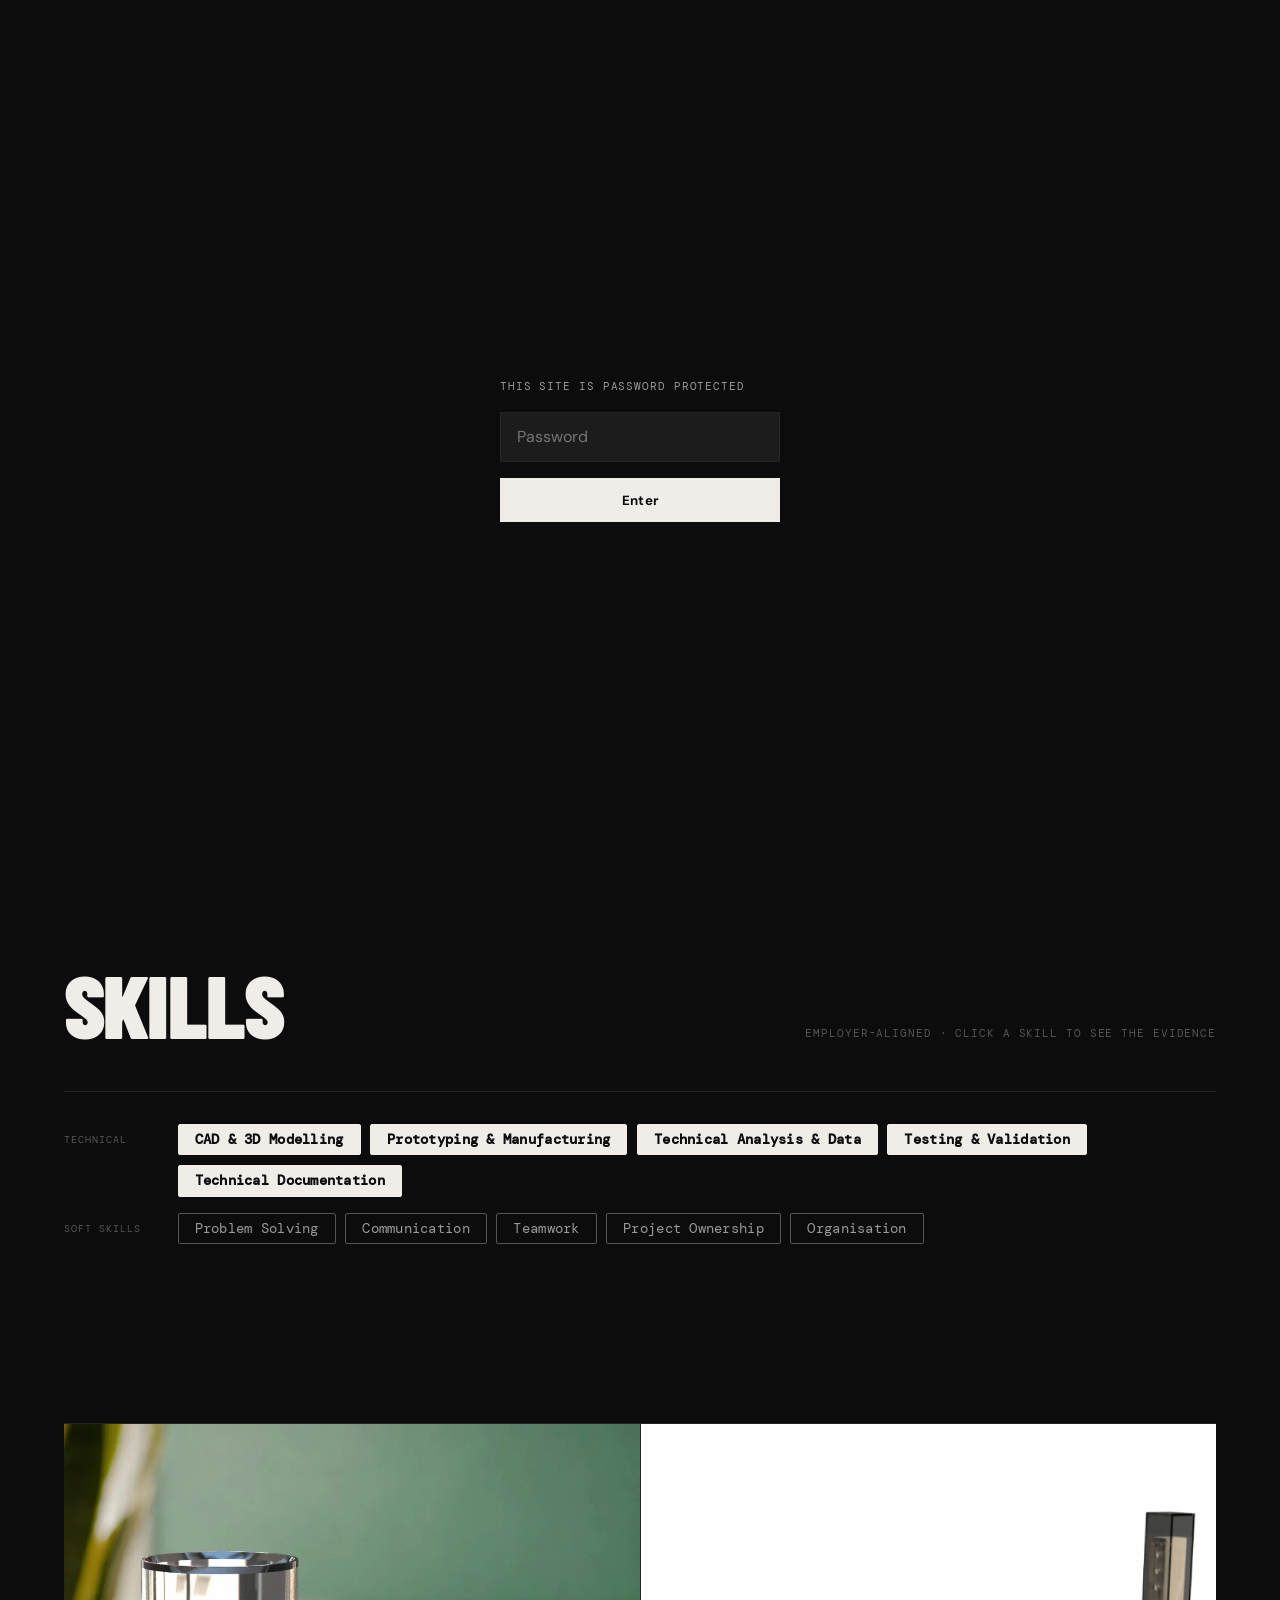
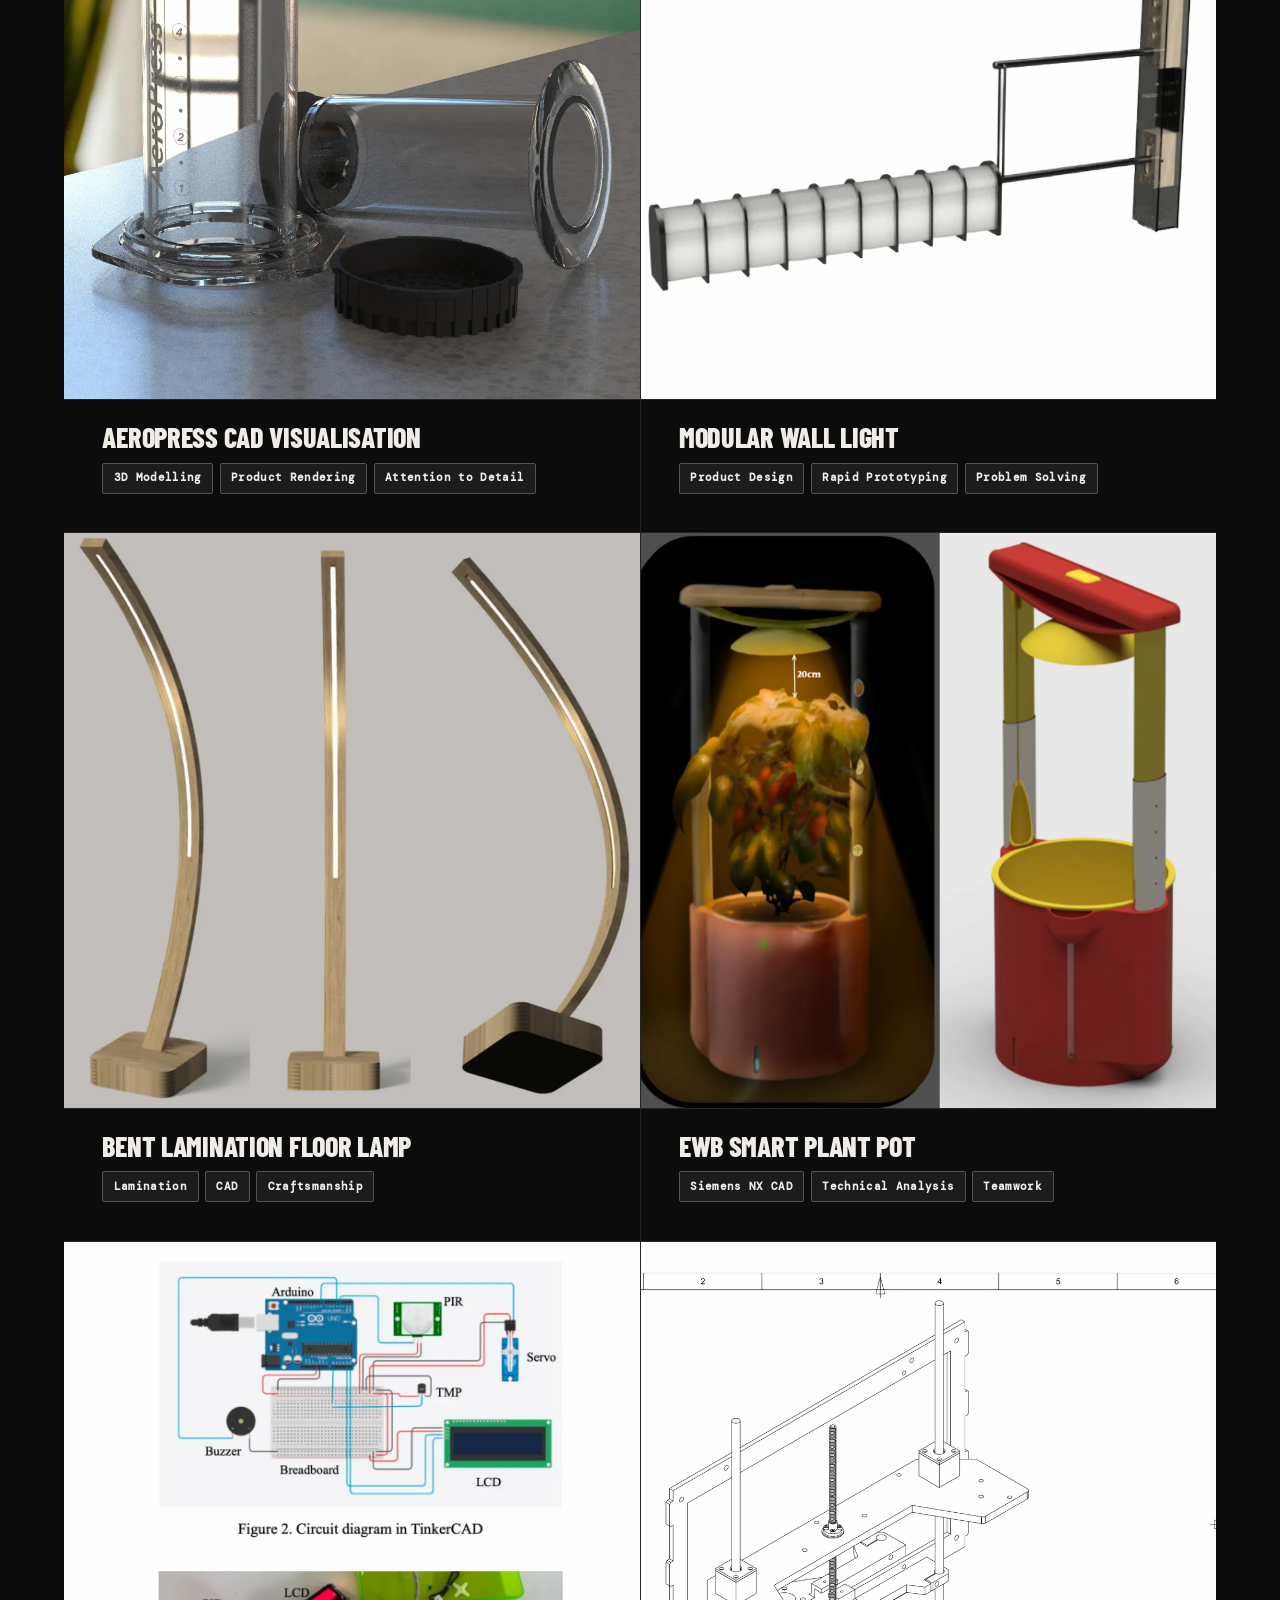
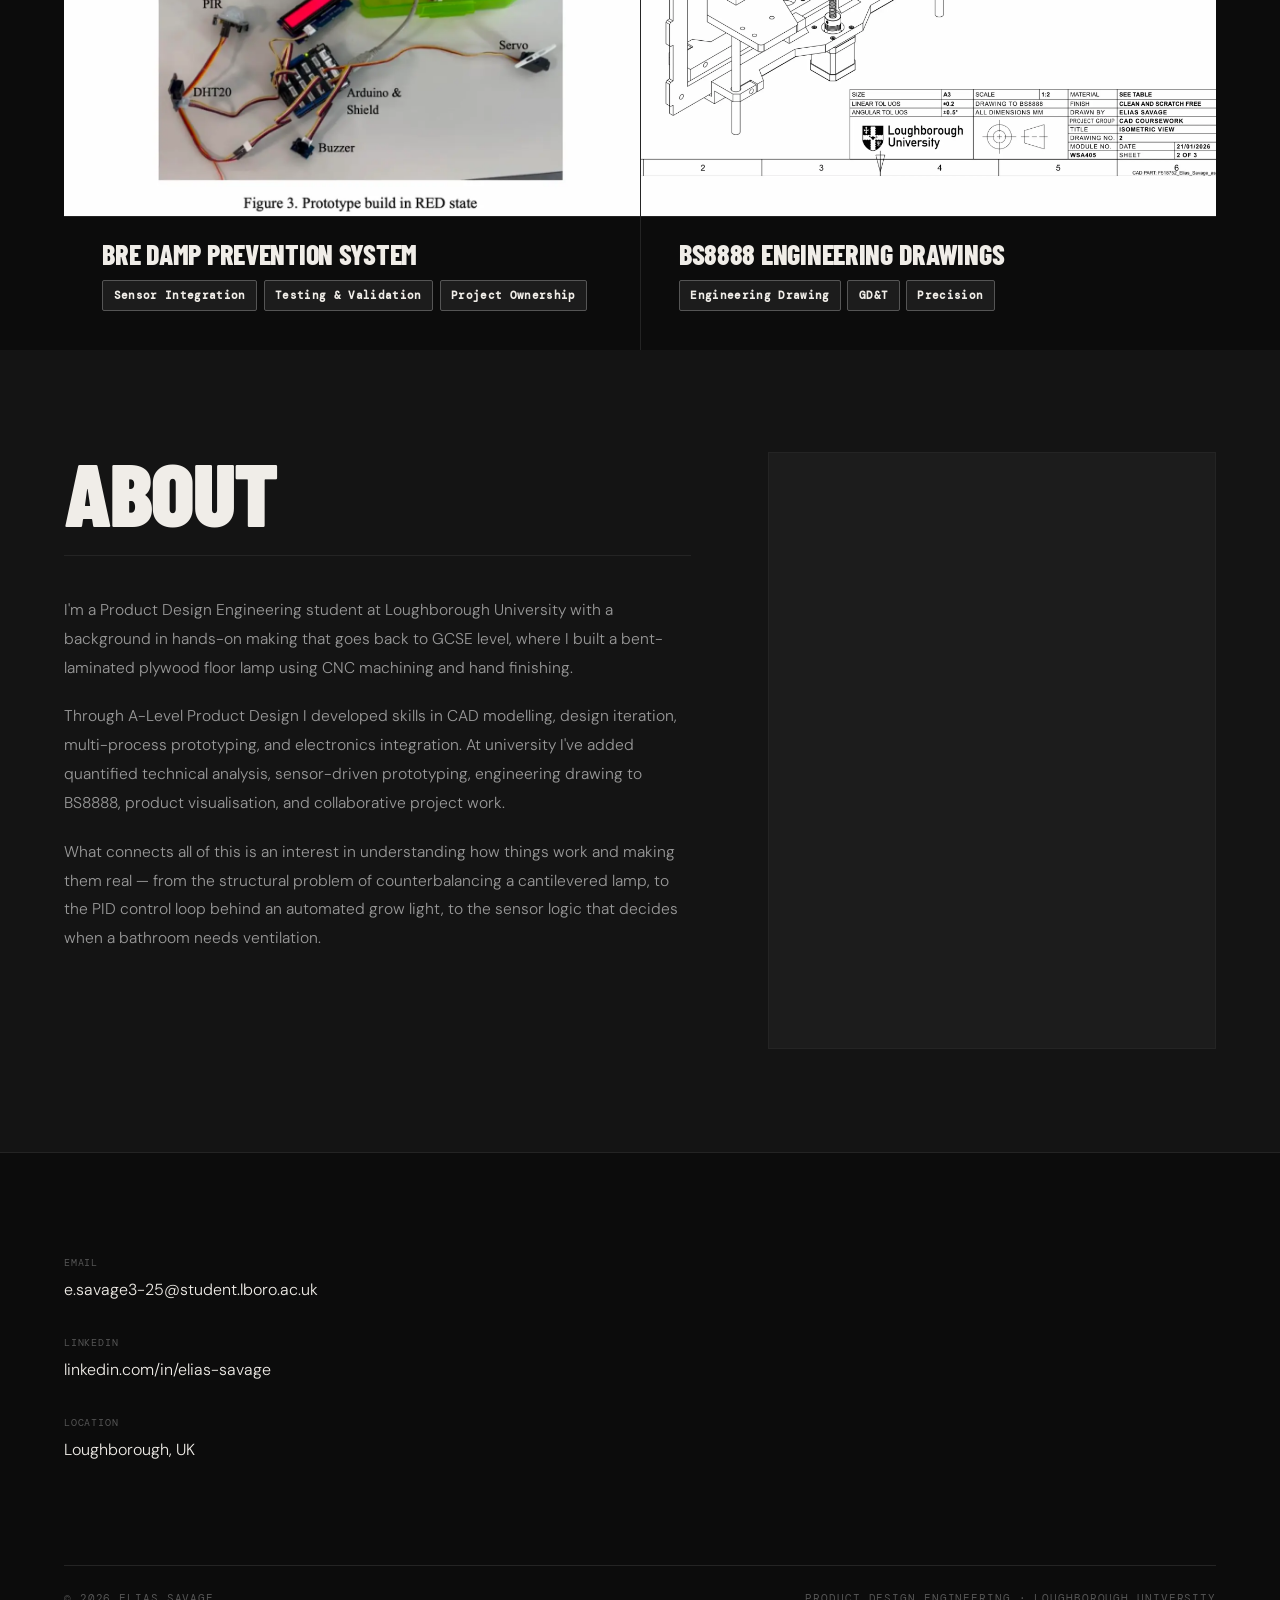
==== index.html @ 0ea681d3 "Remove redundant small bracket tags from homepage project cards" ====
<!DOCTYPE html>
<html lang="en">
<head>
<script>if(localStorage.getItem('es_site_auth')!=='1')document.documentElement.style.visibility='hidden';</script>

<meta charset="UTF-8">
<meta name="viewport" content="width=device-width, initial-scale=1.0">
<title>Elias Savage — Product Design Engineering</title>
<link rel="preconnect" href="https://fonts.googleapis.com">
<link rel="preconnect" href="https://fonts.gstatic.com" crossorigin>
<link href="https://fonts.googleapis.com/css2?family=Barlow+Condensed:wght@400;600;700;800;900&family=DM+Sans:opsz,wght@9..40,300;9..40,400;9..40,500&family=DM+Mono:wght@400;500&display=swap" rel="stylesheet">
<style>
:root{--bg:#0c0c0c;--bg2:#141414;--bg3:#1c1c1c;--text:#f0ede8;--text-mid:#999;--text-dim:#555;--border:#242424;--font-d:'Barlow Condensed',sans-serif;--font-b:'DM Sans',sans-serif;--font-m:'DM Mono',monospace;--gap:clamp(1.5rem,3vw,3rem);--gutter:clamp(1.5rem,5vw,5rem)}
*,*::before,*::after{box-sizing:border-box;margin:0;padding:0}
html{scroll-behavior:smooth}
body{background:var(--bg);color:var(--text);font-family:var(--font-b);font-size:16px;font-weight:400;line-height:1.6;-webkit-font-smoothing:antialiased;overflow-x:hidden}
a{color:inherit;text-decoration:none}ul{list-style:none}img{display:block;width:100%}
.mono{font-family:var(--font-m);font-size:.7rem;letter-spacing:.08em;text-transform:uppercase}
.dim{color:var(--text-dim)}
.nav{position:fixed;top:0;left:0;right:0;z-index:100;display:flex;justify-content:space-between;align-items:center;padding:1.25rem var(--gutter);transition:background .4s}
.nav.scrolled{background:rgba(12,12,12,.92);backdrop-filter:blur(12px);border-bottom:1px solid var(--border)}
.nav-logo{font-family:var(--font-d);font-weight:900;font-size:1.25rem;letter-spacing:.06em}
.nav-links{display:flex;gap:2rem}
.nav-links a{font-family:var(--font-m);font-size:.7rem;letter-spacing:.12em;text-transform:uppercase;color:var(--text-mid);transition:color .2s}
.nav-links a:hover{color:var(--text)}
.nav-links .nav-cta{color:var(--text);font-weight:700}
.nav-links .nav-cta:hover{color:var(--text-mid)}
.hero{position:relative;min-height:100svh;display:grid;grid-template-rows:auto 1fr auto auto;padding:6rem var(--gutter) var(--gutter);gap:var(--gap);isolation:isolate}
.hero>*{position:relative;z-index:2}
.hero-bg{position:absolute;inset:0;z-index:0;overflow:hidden}
.hero-bg .img-slot{position:absolute;inset:0;aspect-ratio:auto!important;border:none;opacity:0;pointer-events:none;transition:opacity 1.1s ease;justify-content:flex-end;align-items:flex-start;padding:0;background:var(--bg)}
.hero-bg .img-slot .slot-hint{position:absolute;right:var(--gutter);top:6rem;color:var(--text-mid)}
.hero-bg .img-slot.active{opacity:1;pointer-events:auto}
.hero-bg::after{content:'';position:absolute;inset:0;z-index:1;pointer-events:none;background:linear-gradient(to right,rgba(12,12,12,.94) 0%,rgba(12,12,12,.82) 45%,rgba(12,12,12,.66) 100%)}
.hero .hero-meta>*,.hero .hero-meta{color:var(--text-mid)}
.hero .scroll-cue{color:var(--text)}
.hero .hero-sub{color:var(--text-mid)}
.hero-dots{position:absolute;bottom:var(--gutter);right:var(--gutter);z-index:3;display:flex;gap:.5rem}
.hero-meta{display:flex;gap:2rem;align-items:center;color:var(--text-mid)}
.hero-name{font-family:var(--font-d);font-weight:900;font-size:clamp(4.5rem,13vw,13rem);line-height:.88;letter-spacing:-.02em;text-transform:uppercase}
.hero-name .nm-a{font-size:1.2em}
.hero-bottom{display:flex;justify-content:space-between;align-items:flex-end;gap:2rem}
.hero-sub{max-width:44ch;font-size:1rem;color:var(--text-mid);font-weight:300;line-height:1.75}
.scroll-cue{display:flex;align-items:center;gap:.6rem;font-family:var(--font-m);font-size:.7rem;letter-spacing:.1em;text-transform:uppercase;color:var(--text-dim);transition:color .2s;white-space:nowrap}
.scroll-cue:hover{color:var(--text)}
.hero-grid{display:grid;grid-template-columns:repeat(3,1fr);gap:.75rem}
.rot-dot{width:26px;height:2px;background:rgba(240,237,232,.28);border:none;padding:0;cursor:pointer;transition:background .3s}
.rot-dot.on{background:var(--text)}
.hero-thumb .img-slot{aspect-ratio:4/5}
.img-slot{background:var(--bg3);border:1px solid var(--border);display:flex;flex-direction:column;justify-content:flex-end;align-items:flex-start;padding:1rem;position:relative;overflow:hidden;transition:border-color .25s;cursor:pointer;width:100%}
.img-slot:hover{border-color:var(--text-dim)}
.img-slot.drag-over{border-color:var(--text);background:var(--bg2)}
.img-slot img{position:absolute;inset:0;width:100%;height:100%;object-fit:cover}
.slot-tag{position:absolute;top:.75rem;left:.75rem;font-family:var(--font-m);font-size:.65rem;letter-spacing:.08em;color:var(--text-dim)}
.slot-label{font-family:var(--font-d);font-weight:700;font-size:clamp(.85rem,1.4vw,1.05rem);line-height:1.1;color:var(--text-mid);position:relative;z-index:1}
.slot-hint{font-family:var(--font-m);font-size:.62rem;letter-spacing:.08em;color:var(--text-dim);position:relative;z-index:1}
.core-skills{padding:clamp(2.5rem,5vw,4rem) var(--gutter) clamp(3rem,6vw,5rem)}
.skills-band{display:flex;flex-direction:column;gap:1rem;margin-top:2rem}
.tag-row{display:grid;grid-template-columns:6.5rem 1fr;column-gap:.6rem;align-items:start}
.tag-row-label{font-size:.62rem;font-family:var(--font-m);letter-spacing:.1em;text-transform:uppercase;color:var(--text-dim);padding-top:.5rem}
.chips{display:flex;flex-wrap:wrap;gap:.6rem}
.skill-tag{font-family:var(--font-m);font-size:.85rem;letter-spacing:.02em;padding:.5rem 1rem;border-radius:2px;white-space:nowrap;line-height:1;display:inline-block;transition:transform .15s,border-color .15s,color .15s}
.skill-tag.core{background:var(--text);color:var(--bg);font-weight:700;border:1px solid var(--text)}
.skill-tag.soft{background:transparent;color:var(--text-mid);border:1px solid var(--text-dim);font-weight:400}
.skill-tag:hover{transform:translateY(-2px)}
.skill-tag.soft:hover{border-color:var(--text);color:var(--text)}
section{padding:clamp(4rem,8vw,8rem) var(--gutter)}
.section-header{display:flex;justify-content:space-between;align-items:flex-end;padding-bottom:3rem;border-bottom:1px solid var(--border);margin-bottom:0}
.section-title{font-family:var(--font-d);font-weight:900;font-size:clamp(3.5rem,7vw,7rem);line-height:.88;letter-spacing:-.02em;text-transform:uppercase}
.work-grid{display:grid;grid-template-columns:1fr 1fr;background:var(--border);gap:1px;border-top:1px solid var(--border)}
.work-card{background:var(--bg);display:flex;flex-direction:column;transition:background .25s;color:inherit}
.work-card:hover{background:var(--bg3)}
.work-card .img-slot{aspect-ratio:1/1;border:none;border-bottom:1px solid var(--border);flex-shrink:0}
.card-info{padding:1.5rem var(--gap) var(--gap)}
.yr{font-family:var(--font-m);font-size:.62rem;color:var(--text-dim);margin-left:auto}
.card-title{font-family:var(--font-d);font-weight:800;font-size:clamp(1.4rem,2.2vw,2rem);line-height:.95;letter-spacing:-.01em;text-transform:uppercase;color:var(--text);transition:color .25s}
.card-skills{display:flex;flex-wrap:wrap;gap:.4rem;margin-top:.75rem}
.chip-sm{font-family:var(--font-m);font-size:.7rem;font-weight:700;letter-spacing:.03em;color:var(--text);background:var(--bg3);border:1px solid var(--text-dim);padding:.35rem .65rem;border-radius:2px}
.work-card:hover .chip-sm{border-color:var(--text)}
.work-card:hover .card-title{color:var(--text-mid)}
.about{background:var(--bg2)}
.about-inner{display:grid;grid-template-columns:1.4fr 1fr;gap:clamp(3rem,6vw,6rem);align-items:start}
.about-head{display:flex;justify-content:space-between;align-items:flex-end;margin-bottom:2.5rem;padding-bottom:1.5rem;border-bottom:1px solid var(--border)}
.about-bio{color:var(--text-mid);font-size:.975rem;line-height:1.85;font-weight:300;margin-bottom:1.25rem}
.skills-grid{display:grid;grid-template-columns:repeat(3,1fr);gap:1.5rem;margin-top:2.5rem;padding-top:2rem;border-top:1px solid var(--border)}
.skill-group{display:flex;flex-direction:column;gap:.35rem}
.skill-head{display:block;font-family:var(--font-m);font-size:.62rem;letter-spacing:.08em;text-transform:uppercase;color:var(--text-dim);margin-bottom:.4rem}
.skill-item{font-size:.85rem;color:var(--text-mid);font-weight:300}
.img-slot.aspect-port{aspect-ratio:3/4;min-height:420px}
.contact{background:var(--bg);border-top:1px solid var(--border);padding-bottom:0}
.contact-inner{display:grid;grid-template-columns:1fr 1fr;gap:var(--gap);align-items:center;padding-bottom:clamp(4rem,8vw,8rem)}
.contact-title{font-family:var(--font-d);font-weight:900;font-size:clamp(4rem,9vw,9rem);line-height:.88;letter-spacing:-.02em;text-transform:uppercase}
.contact-details{display:flex;flex-direction:column;gap:2rem}
.contact-item{display:flex;flex-direction:column;gap:.4rem}
.contact-label{font-family:var(--font-m);font-size:.62rem;letter-spacing:.08em;text-transform:uppercase;color:var(--text-dim)}
.contact-link{font-size:1rem;font-weight:300;color:var(--text);transition:color .2s}
.contact-link:hover{color:var(--text-mid)}
.footer-bar{display:flex;justify-content:space-between;padding:1.5rem 0;border-top:1px solid var(--border);color:var(--text-dim)}
.reveal{opacity:0;transform:translateY(20px);transition:opacity .65s ease,transform .65s ease}
.reveal.in{opacity:1;transform:none}
@media(max-width:900px){.about-inner,.contact-inner{grid-template-columns:1fr}.hero-bg::after{background:linear-gradient(to bottom,rgba(12,12,12,.8) 0%,rgba(12,12,12,.62) 50%,rgba(12,12,12,.85) 100%)}.hero-name{font-size:clamp(4rem,18vw,9rem)}}
@media(max-width:640px){.work-grid{grid-template-columns:1fr}.hero-grid{grid-template-columns:1fr 1fr}.hero-grid .hero-thumb:last-child{display:none}.hero-bottom{flex-direction:column;align-items:flex-start}.skills-grid{grid-template-columns:1fr 1fr}.section-header{flex-direction:column;align-items:flex-start;gap:1rem}.footer-bar{flex-direction:column;gap:.5rem}}
</style>
</head>
<body>
<nav class="nav" id="nav">
  <a href="#hero" class="nav-logo">ES</a>
  <div class="nav-links">
    <a href="#skills">Skills</a>
    <a href="#work">Work</a>
    <a href="#about">About</a>
    <a href="#contact">Contact</a>
    <a href="Elias-Savage-CV.pdf" target="_blank" rel="noopener" class="nav-cta">View CV</a>
  </div>
</nav>

<section class="hero" id="hero">
  <div class="hero-bg" id="rotator">
    <div class="img-slot active"><img src="images/home/bg-1.webp" alt=""></div>
    <div class="img-slot"><img src="images/home/bg-2.webp" alt=""></div>
    <div class="img-slot"><img src="images/home/bg-3.webp" alt=""></div>
  </div>
  <div class="rot-dots hero-dots" id="rotDots"></div>
  <div class="hero-meta">
    <span class="mono dim">[Product Design Engineering]</span>
    <span class="mono dim">Loughborough University</span>
  </div>
  <h1 class="hero-name"><span class="nm-a">ELIAS</span><br><span class="nm-b">SAVAGE</span></h1>
  <div class="hero-bottom">
    <p class="hero-sub">Second-year Product Design Engineering student seeking a placement year.</p>
    <a href="#work" class="scroll-cue">Selected Work <svg width="14" height="14" viewBox="0 0 14 14" fill="none"><path d="M7 1v12M1 8l6 6 6-6" stroke="currentColor" stroke-width="1.4" stroke-linecap="round" stroke-linejoin="round"/></svg></a>
  </div>

</section>

<section class="core-skills reveal" id="skills">
  <div class="section-header">
    <h2 class="section-title">SKILLS</h2>
    <span class="mono dim">Employer-aligned &middot; click a skill to see the evidence</span>
  </div>
  <div class="skills-band">
    <div class="tag-row">
      <span class="tag-row-label">Technical</span>
      <div class="chips">
      <a href="project-aeropress.html" class="skill-tag core">CAD &amp; 3D Modelling</a>
      <a href="project-wall-light.html" class="skill-tag core">Prototyping &amp; Manufacturing</a>
      <a href="project-plant-pot.html" class="skill-tag core">Technical Analysis &amp; Data</a>
      <a href="project-damp-system.html" class="skill-tag core">Testing &amp; Validation</a>
      <a href="project-drawings.html" class="skill-tag core">Technical Documentation</a>
      </div>
    </div>
    <div class="tag-row">
      <span class="tag-row-label">Soft Skills</span>
      <div class="chips">
      <a href="project-wall-light.html" class="skill-tag soft">Problem Solving</a>
      <a href="project-plant-pot.html" class="skill-tag soft">Communication</a>
      <a href="project-plant-pot.html" class="skill-tag soft">Teamwork</a>
      <a href="project-damp-system.html" class="skill-tag soft">Project Ownership</a>
      <a href="project-desk-lamp.html" class="skill-tag soft">Organisation</a>
      </div>
    </div>
  </div>
</section>

<section class="work" id="work" style="padding-bottom:0">

  <div class="work-grid">
    <a href="project-aeropress.html" class="work-card reveal">
      <div class="img-slot"><img src="images/aeropress/thumb.webp" alt="AeroPress CAD visualisation thumbnail"></div>
      <div class="card-info">
        <h3 class="card-title">AeroPress CAD Visualisation</h3>
        <div class="card-skills"><span class="chip-sm">3D Modelling</span><span class="chip-sm">Product Rendering</span><span class="chip-sm">Attention to Detail</span></div>
      </div>
    </a>
    <a href="project-wall-light.html" class="work-card reveal">
      <div class="img-slot"><img src="images/wall-light/thumb.webp" alt="Modular wall light thumbnail"></div>
      <div class="card-info">
        <h3 class="card-title">Modular Wall Light</h3>
        <div class="card-skills"><span class="chip-sm">Product Design</span><span class="chip-sm">Rapid Prototyping</span><span class="chip-sm">Problem Solving</span></div>
      </div>
    </a>
    <a href="project-desk-lamp.html" class="work-card reveal">
      <div class="img-slot"><img src="images/desk-lamp/thumb.webp" alt="Bent lamination floor lamp thumbnail"></div>
      <div class="card-info">
        <h3 class="card-title">Bent Lamination Floor Lamp</h3>
        <div class="card-skills"><span class="chip-sm">Lamination</span><span class="chip-sm">CAD</span><span class="chip-sm">Craftsmanship</span></div>
      </div>
    </a>
    <a href="project-plant-pot.html" class="work-card reveal">
      <div class="img-slot"><img src="images/plant-pot/thumb.webp" alt="EWB smart plant pot thumbnail"></div>
      <div class="card-info">
        <h3 class="card-title">EWB Smart Plant Pot</h3>
        <div class="card-skills"><span class="chip-sm">Siemens NX CAD</span><span class="chip-sm">Technical Analysis</span><span class="chip-sm">Teamwork</span></div>
      </div>
    </a>
    <a href="project-damp-system.html" class="work-card reveal">
      <div class="img-slot"><img src="images/damp-system/thumb.webp" alt="BRE damp prevention system thumbnail"></div>
      <div class="card-info">
        <h3 class="card-title">BRE Damp Prevention System</h3>
        <div class="card-skills"><span class="chip-sm">Sensor Integration</span><span class="chip-sm">Testing &amp; Validation</span><span class="chip-sm">Project Ownership</span></div>
      </div>
    </a>
    <a href="project-drawings.html" class="work-card reveal">
      <div class="img-slot"><img src="images/drawings/thumb.webp" alt="BS8888 engineering drawings thumbnail"></div>
      <div class="card-info">
        <h3 class="card-title">BS8888 Engineering Drawings</h3>
        <div class="card-skills"><span class="chip-sm">Engineering Drawing</span><span class="chip-sm">GD&amp;T</span><span class="chip-sm">Precision</span></div>
      </div>
    </a>
  </div>
</section>

<section class="about" id="about">
  <div class="about-inner reveal">
    <div class="about-text">
      <div class="about-head">
        <h2 class="section-title">ABOUT</h2>
      </div>
      <p class="about-bio">I'm a Product Design Engineering student at Loughborough University with a background in hands-on making that goes back to GCSE level, where I built a bent-laminated plywood floor lamp using CNC machining and hand finishing.</p>
      <p class="about-bio">Through A-Level Product Design I developed skills in CAD modelling, design iteration, multi-process prototyping, and electronics integration. At university I've added quantified technical analysis, sensor-driven prototyping, engineering drawing to BS8888, product visualisation, and collaborative project work.</p>
      <p class="about-bio">What connects all of this is an interest in understanding how things work and making them real — from the structural problem of counterbalancing a cantilevered lamp, to the PID control loop behind an automated grow light, to the sensor logic that decides when a bathroom needs ventilation.</p>

    </div>
    <div class="about-image"><div class="img-slot aspect-port"></div></div>
  </div>
</section>

<section class="contact" id="contact">
  <div class="contact-inner reveal">
    <div class="contact-details">
      <div class="contact-item"><span class="contact-label">Email</span><a href="mailto:e.savage3-25@student.lboro.ac.uk" class="contact-link">e.savage3-25@student.lboro.ac.uk</a></div>
      <div class="contact-item"><span class="contact-label">LinkedIn</span><a href="https://www.linkedin.com/in/elias-savage-827507354/" target="_blank" rel="noopener" class="contact-link">linkedin.com/in/elias-savage</a></div>
      <div class="contact-item"><span class="contact-label">Location</span><span class="contact-link">Loughborough, UK</span></div>
    </div>
  </div>
  <div class="footer-bar">
    <span class="mono dim">&copy; 2026 Elias Savage</span>
    <span class="mono dim">Product Design Engineering &middot; Loughborough University</span>
  </div>
</section>

<script>
/* ── name width match ── */
(function(){
  var a=document.querySelector('.hero-name .nm-a'),b=document.querySelector('.hero-name .nm-b');
  if(!a||!b)return;
  function fit(){
    a.style.fontSize='';
    var wa=a.getBoundingClientRect().width,wb=b.getBoundingClientRect().width;
    if(wa&&wb){
      var base=parseFloat(getComputedStyle(a).fontSize);
      a.style.fontSize=(base*(wb/wa))+'px';
    }
  }
  if(document.fonts&&document.fonts.ready){document.fonts.ready.then(fit);}else{fit();}
  window.addEventListener('resize',fit);
})();

/* ── nav scroll ── */
const nav=document.getElementById('nav');
window.addEventListener('scroll',()=>nav.classList.toggle('scrolled',window.scrollY>40),{passive:true});

/* ── reveal on scroll ── */
document.querySelectorAll('.reveal').forEach(el=>{new IntersectionObserver(([e],obs)=>{if(e.isIntersecting){el.classList.add('in');obs.unobserve(el);}},{threshold:.07,rootMargin:'0px 0px -30px 0px'}).observe(el);});

/* ── hero rotator ── */
(()=>{
  const rot=document.getElementById('rotator');
  if(!rot)return;
  const slides=[...rot.querySelectorAll('.img-slot')],dots=document.getElementById('rotDots');
  slides.forEach((s,i)=>{
    const b=document.createElement('button');
    b.className='rot-dot'+(i===0?' on':'');b.type='button';b.setAttribute('aria-label','Image '+(i+1));
    b.addEventListener('click',()=>{show(i);pause();});
    dots.appendChild(b);
  });
  let cur=0,timer=null;
  function show(i){
    cur=i;
    slides.forEach((s,n)=>s.classList.toggle('active',n===i));
    [...dots.children].forEach((d,n)=>d.classList.toggle('on',n===i));
  }
  function filled(){return slides.filter(s=>s.querySelector('img'));}
  function next(){
    const f=filled();if(f.length<2)return;
    let i=cur;
    do{i=(i+1)%slides.length;}while(!slides[i].querySelector('img')&&i!==cur);
    show(i);
  }
  function start(){clearInterval(timer);timer=setInterval(next,3200);}
  function pause(){clearInterval(timer);setTimeout(start,8000);}
  rot.addEventListener('mouseenter',()=>clearInterval(timer));
  rot.addEventListener('mouseleave',start);
  start();
})();

</script>
<script src="protect.js"></script>
</body>
</html>
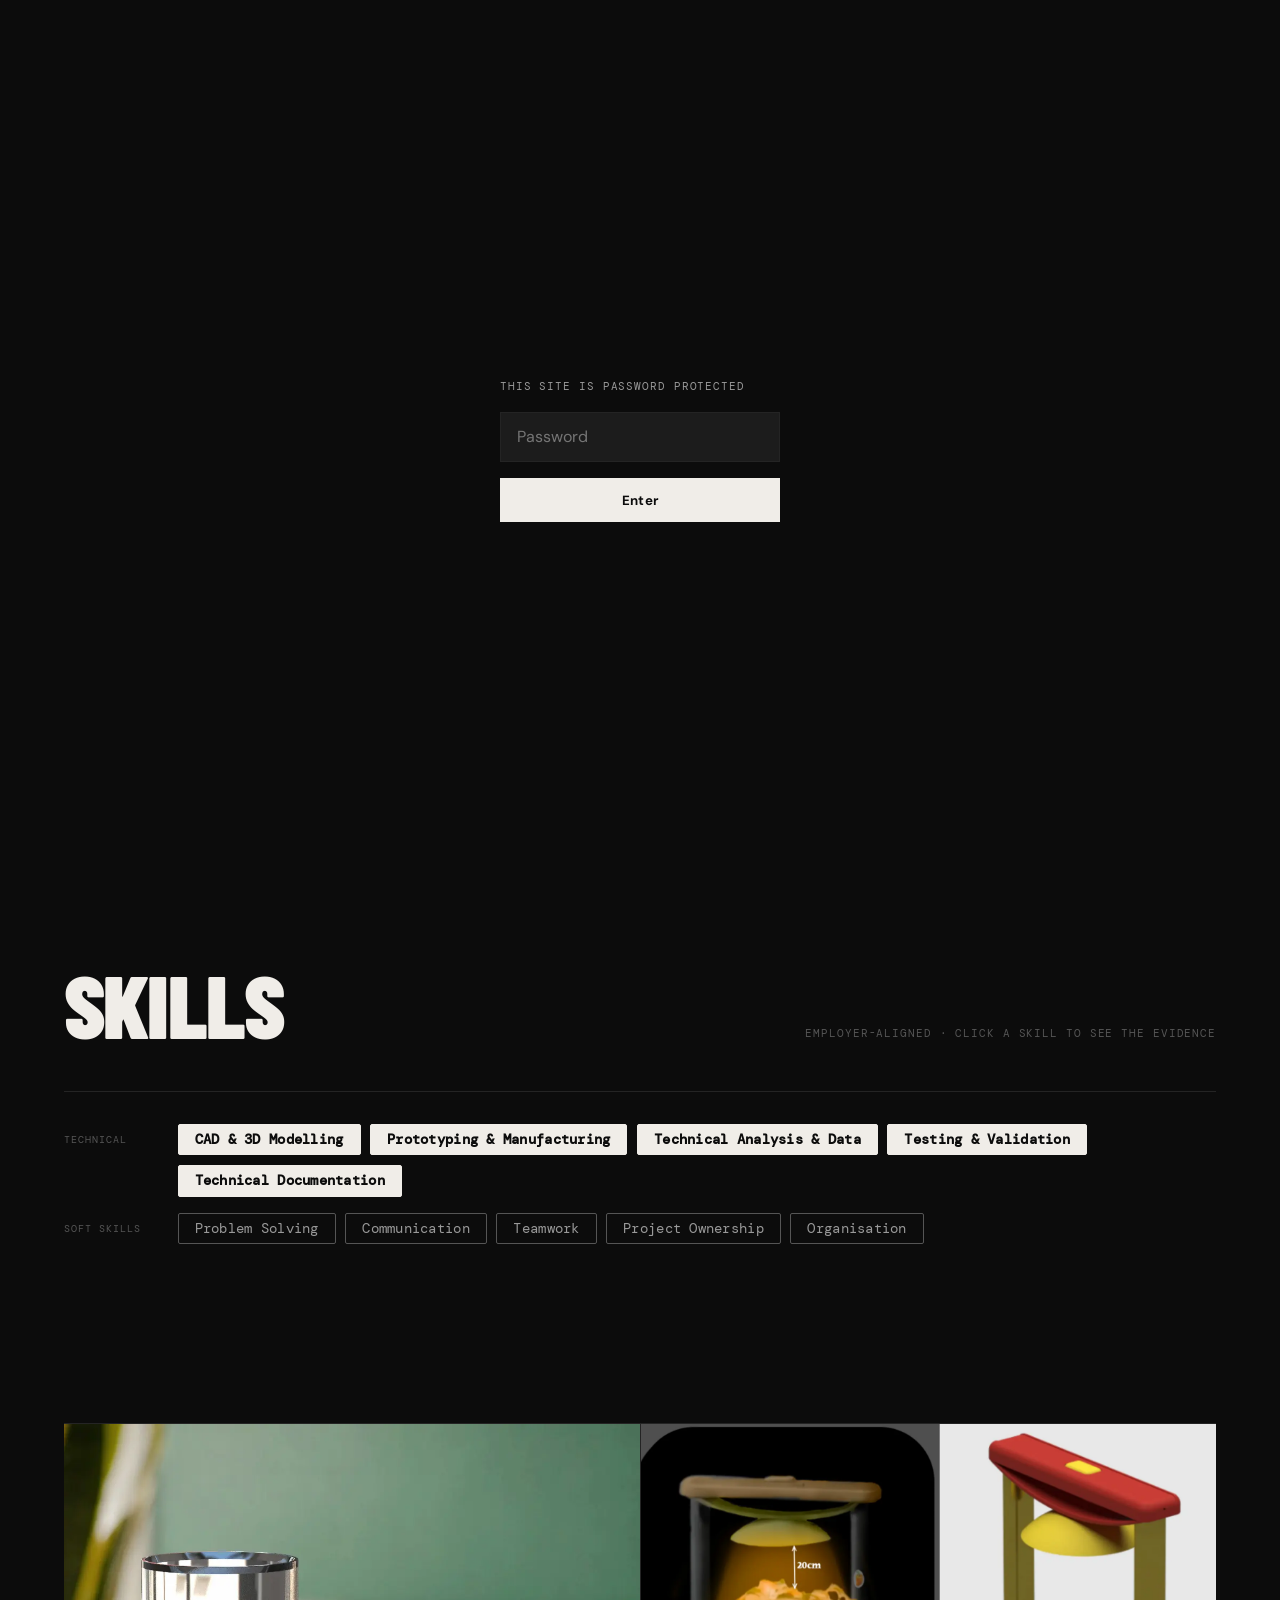
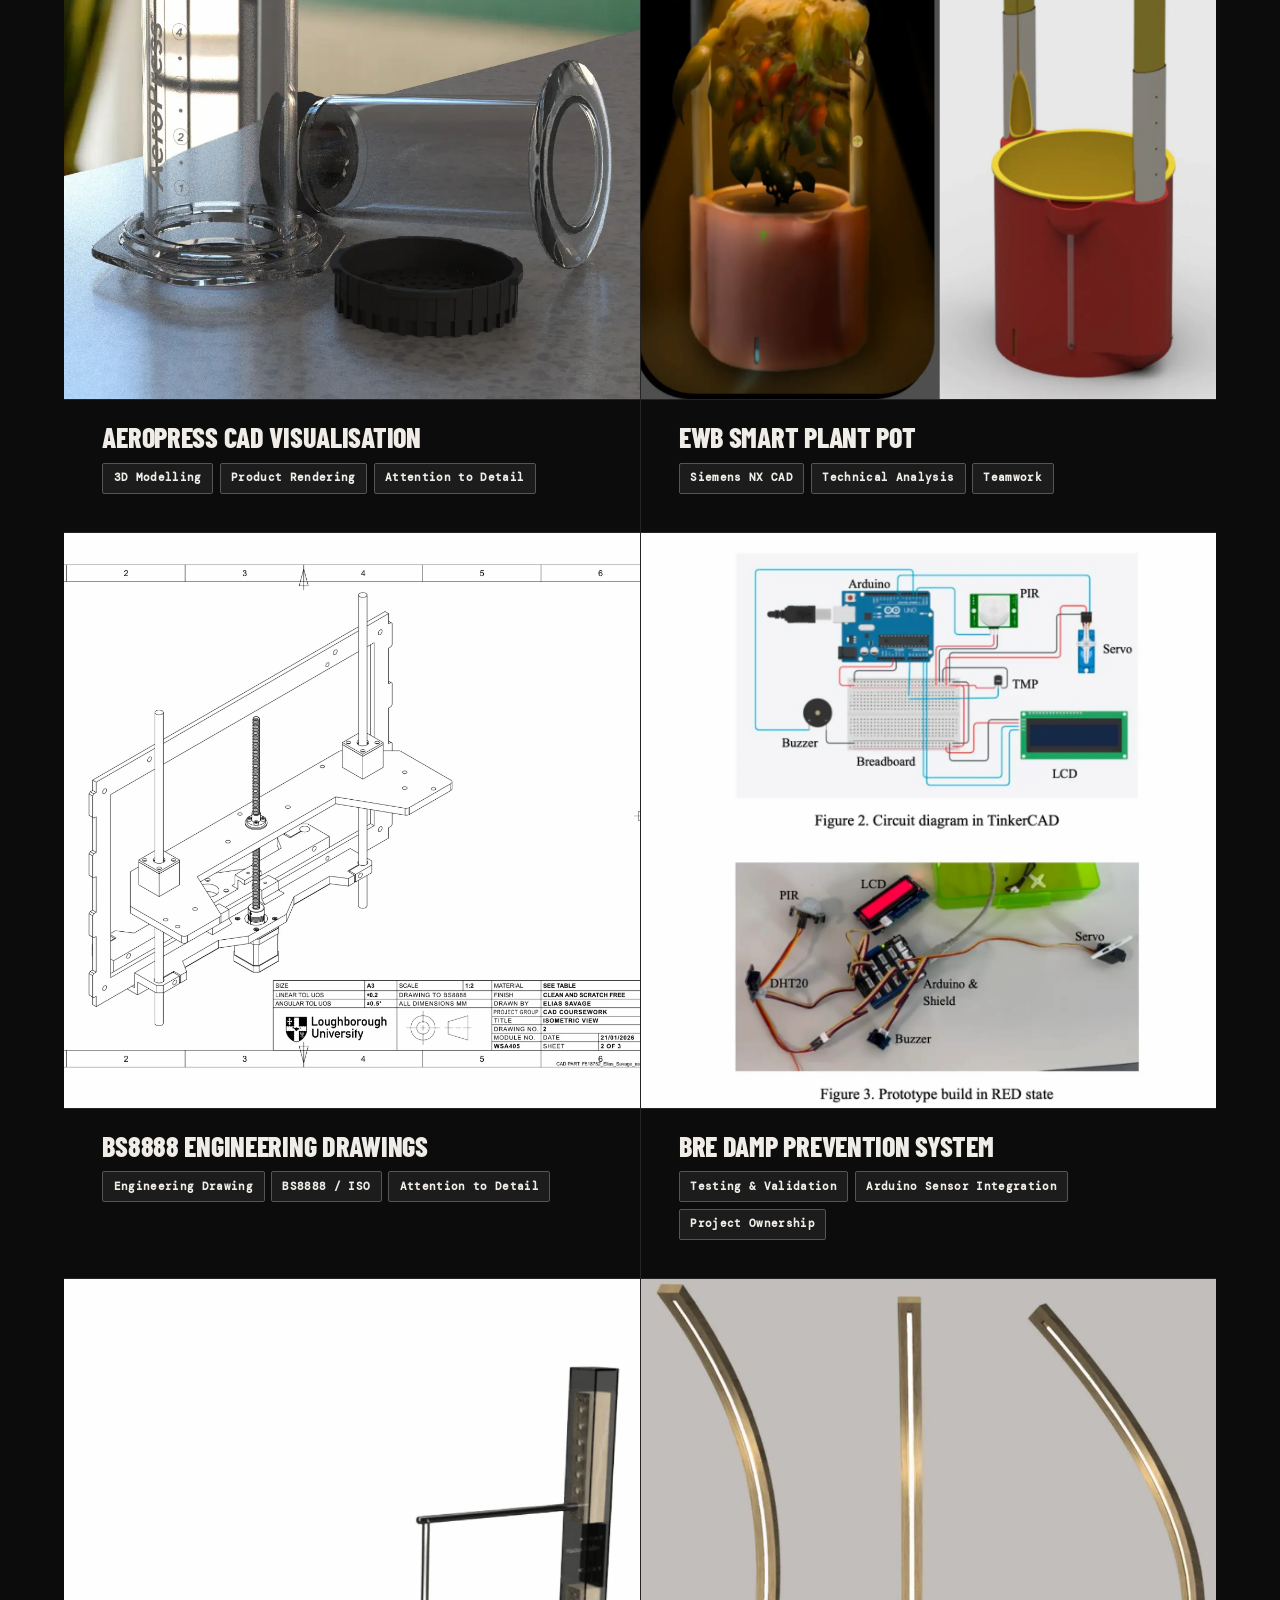
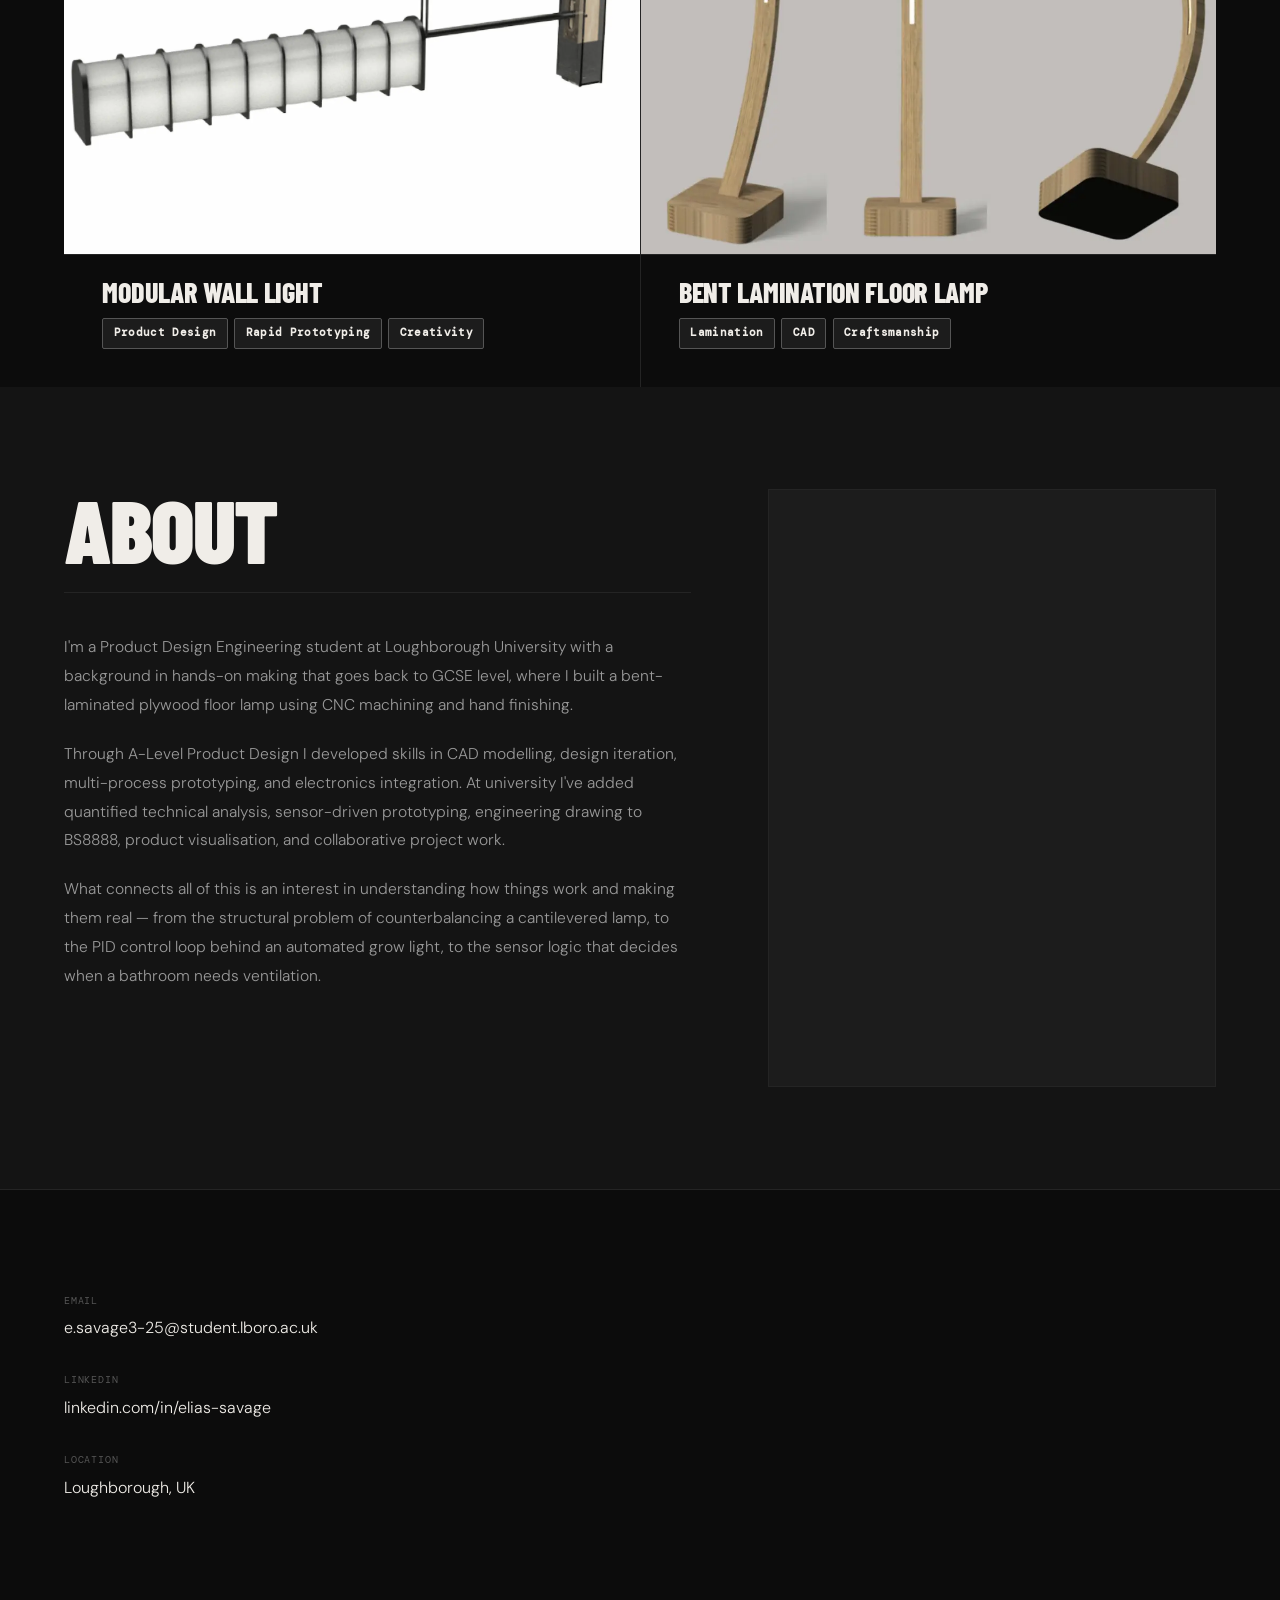
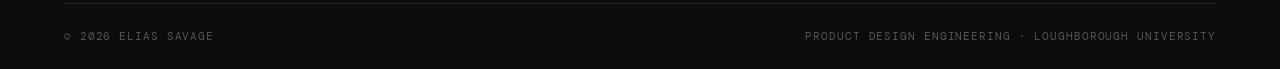
==== commit 56c41ab2: "Reorder projects, remove project-number labels, update skills and takeaways Co-Authored-By: Claude S" ====
--- a/index.html
+++ b/index.html
@@ -152,7 +152,7 @@
     <div class="tag-row">
       <span class="tag-row-label">Soft Skills</span>
       <div class="chips">
-      <a href="project-wall-light.html" class="skill-tag soft">Problem Solving</a>
+      <a href="project-aeropress.html" class="skill-tag soft">Problem Solving</a>
       <a href="project-plant-pot.html" class="skill-tag soft">Communication</a>
       <a href="project-plant-pot.html" class="skill-tag soft">Teamwork</a>
       <a href="project-damp-system.html" class="skill-tag soft">Project Ownership</a>
@@ -172,11 +172,32 @@
         <div class="card-skills"><span class="chip-sm">3D Modelling</span><span class="chip-sm">Product Rendering</span><span class="chip-sm">Attention to Detail</span></div>
       </div>
     </a>
+    <a href="project-plant-pot.html" class="work-card reveal">
+      <div class="img-slot"><img src="images/plant-pot/thumb.webp" alt="EWB smart plant pot thumbnail"></div>
+      <div class="card-info">
+        <h3 class="card-title">EWB Smart Plant Pot</h3>
+        <div class="card-skills"><span class="chip-sm">Siemens NX CAD</span><span class="chip-sm">Technical Analysis</span><span class="chip-sm">Teamwork</span></div>
+      </div>
+    </a>
+    <a href="project-drawings.html" class="work-card reveal">
+      <div class="img-slot"><img src="images/drawings/thumb.webp" alt="BS8888 engineering drawings thumbnail"></div>
+      <div class="card-info">
+        <h3 class="card-title">BS8888 Engineering Drawings</h3>
+        <div class="card-skills"><span class="chip-sm">Engineering Drawing</span><span class="chip-sm">BS8888 / ISO</span><span class="chip-sm">Attention to Detail</span></div>
+      </div>
+    </a>
+    <a href="project-damp-system.html" class="work-card reveal">
+      <div class="img-slot"><img src="images/damp-system/thumb.webp" alt="BRE damp prevention system thumbnail"></div>
+      <div class="card-info">
+        <h3 class="card-title">BRE Damp Prevention System</h3>
+        <div class="card-skills"><span class="chip-sm">Testing &amp; Validation</span><span class="chip-sm">Arduino Sensor Integration</span><span class="chip-sm">Project Ownership</span></div>
+      </div>
+    </a>
     <a href="project-wall-light.html" class="work-card reveal">
       <div class="img-slot"><img src="images/wall-light/thumb.webp" alt="Modular wall light thumbnail"></div>
       <div class="card-info">
         <h3 class="card-title">Modular Wall Light</h3>
-        <div class="card-skills"><span class="chip-sm">Product Design</span><span class="chip-sm">Rapid Prototyping</span><span class="chip-sm">Problem Solving</span></div>
+        <div class="card-skills"><span class="chip-sm">Product Design</span><span class="chip-sm">Rapid Prototyping</span><span class="chip-sm">Creativity</span></div>
       </div>
     </a>
     <a href="project-desk-lamp.html" class="work-card reveal">
@@ -184,27 +205,6 @@
       <div class="card-info">
         <h3 class="card-title">Bent Lamination Floor Lamp</h3>
         <div class="card-skills"><span class="chip-sm">Lamination</span><span class="chip-sm">CAD</span><span class="chip-sm">Craftsmanship</span></div>
-      </div>
-    </a>
-    <a href="project-plant-pot.html" class="work-card reveal">
-      <div class="img-slot"><img src="images/plant-pot/thumb.webp" alt="EWB smart plant pot thumbnail"></div>
-      <div class="card-info">
-        <h3 class="card-title">EWB Smart Plant Pot</h3>
-        <div class="card-skills"><span class="chip-sm">Siemens NX CAD</span><span class="chip-sm">Technical Analysis</span><span class="chip-sm">Teamwork</span></div>
-      </div>
-    </a>
-    <a href="project-damp-system.html" class="work-card reveal">
-      <div class="img-slot"><img src="images/damp-system/thumb.webp" alt="BRE damp prevention system thumbnail"></div>
-      <div class="card-info">
-        <h3 class="card-title">BRE Damp Prevention System</h3>
-        <div class="card-skills"><span class="chip-sm">Sensor Integration</span><span class="chip-sm">Testing &amp; Validation</span><span class="chip-sm">Project Ownership</span></div>
-      </div>
-    </a>
-    <a href="project-drawings.html" class="work-card reveal">
-      <div class="img-slot"><img src="images/drawings/thumb.webp" alt="BS8888 engineering drawings thumbnail"></div>
-      <div class="card-info">
-        <h3 class="card-title">BS8888 Engineering Drawings</h3>
-        <div class="card-skills"><span class="chip-sm">Engineering Drawing</span><span class="chip-sm">GD&amp;T</span><span class="chip-sm">Precision</span></div>
       </div>
     </a>
   </div>
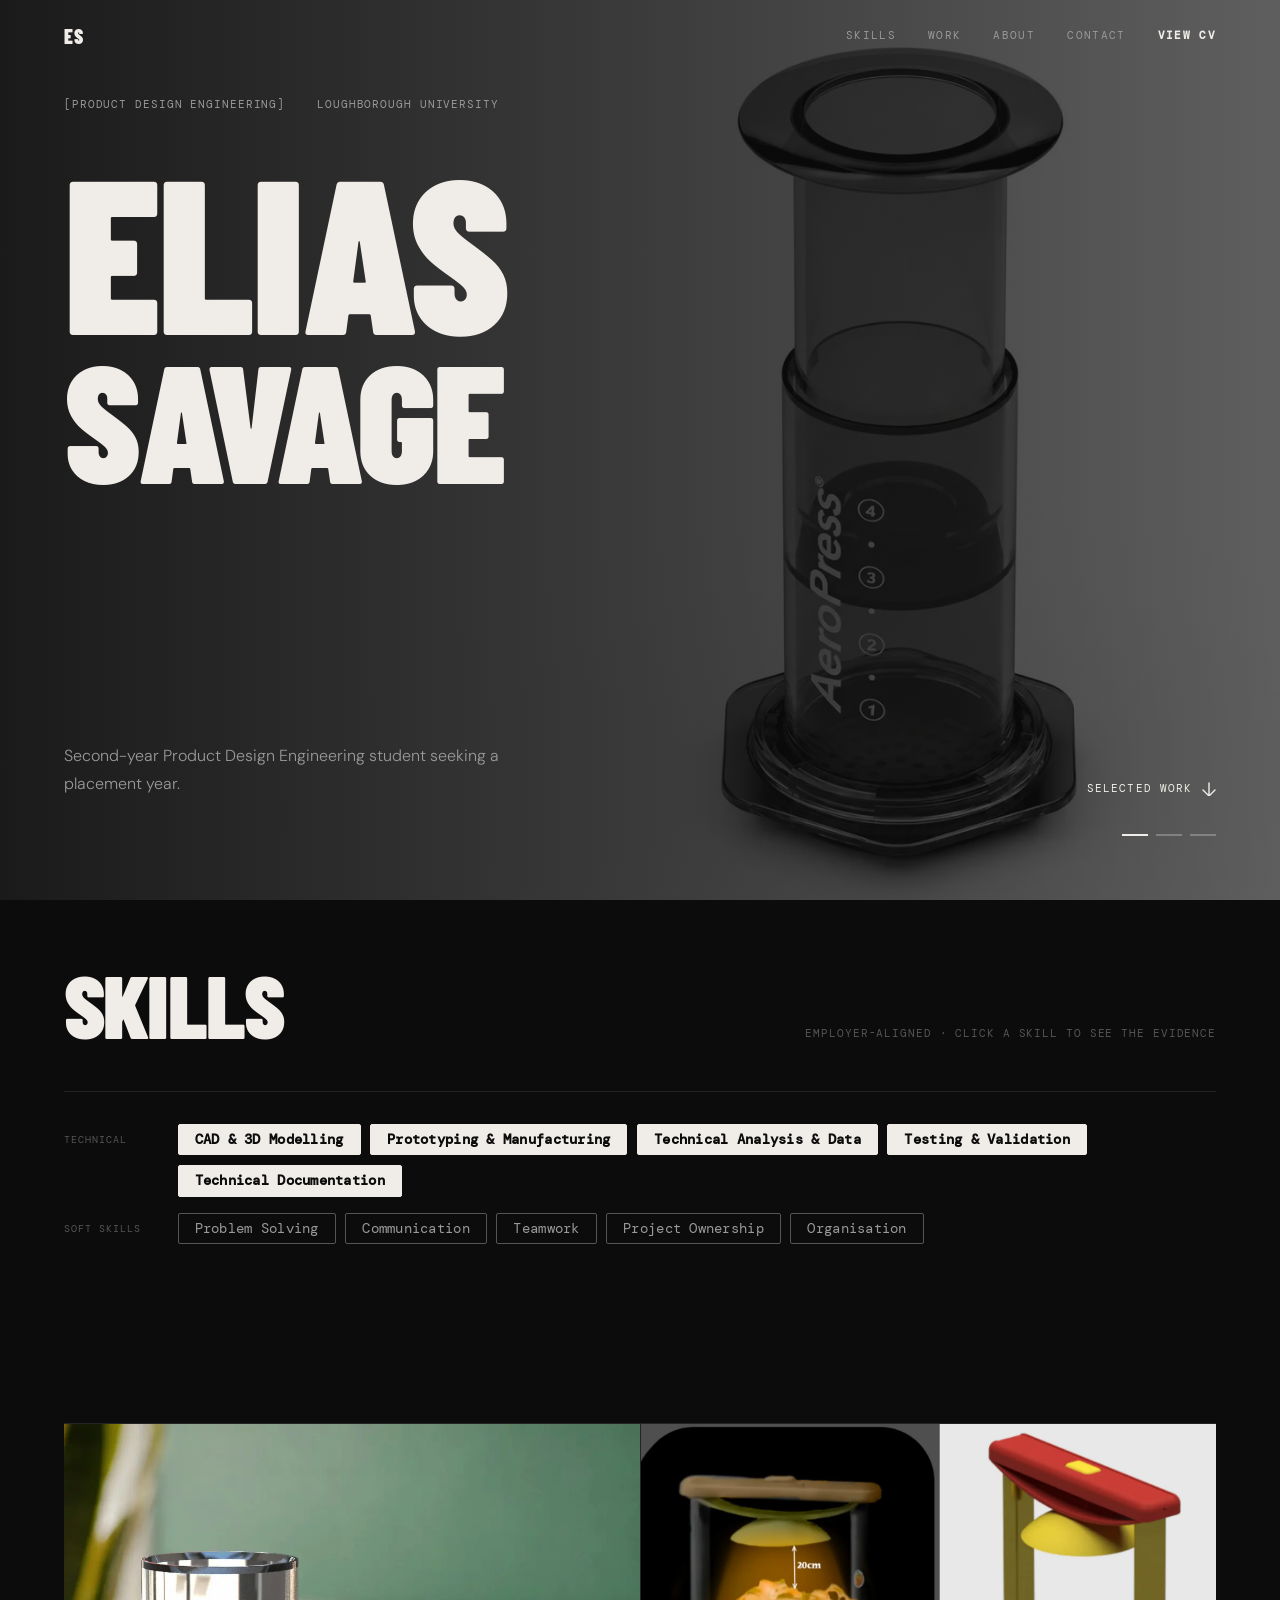
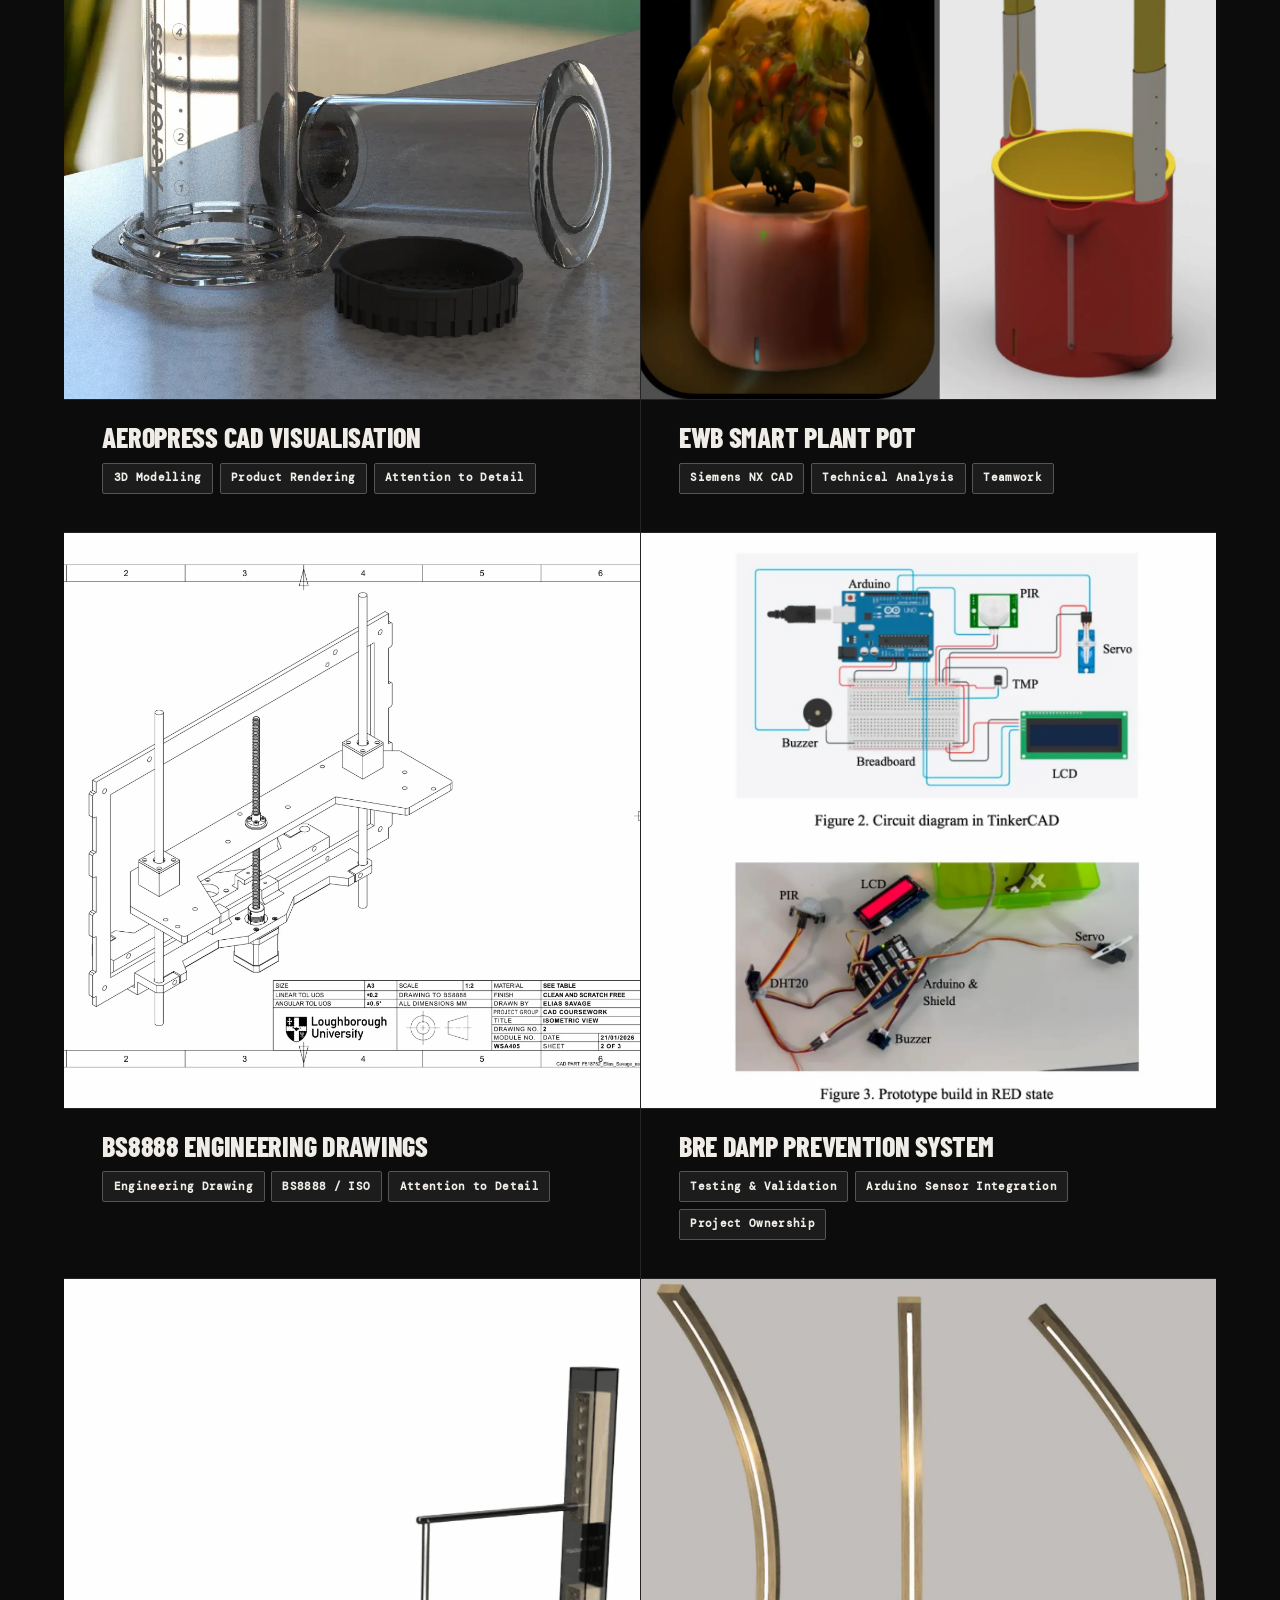
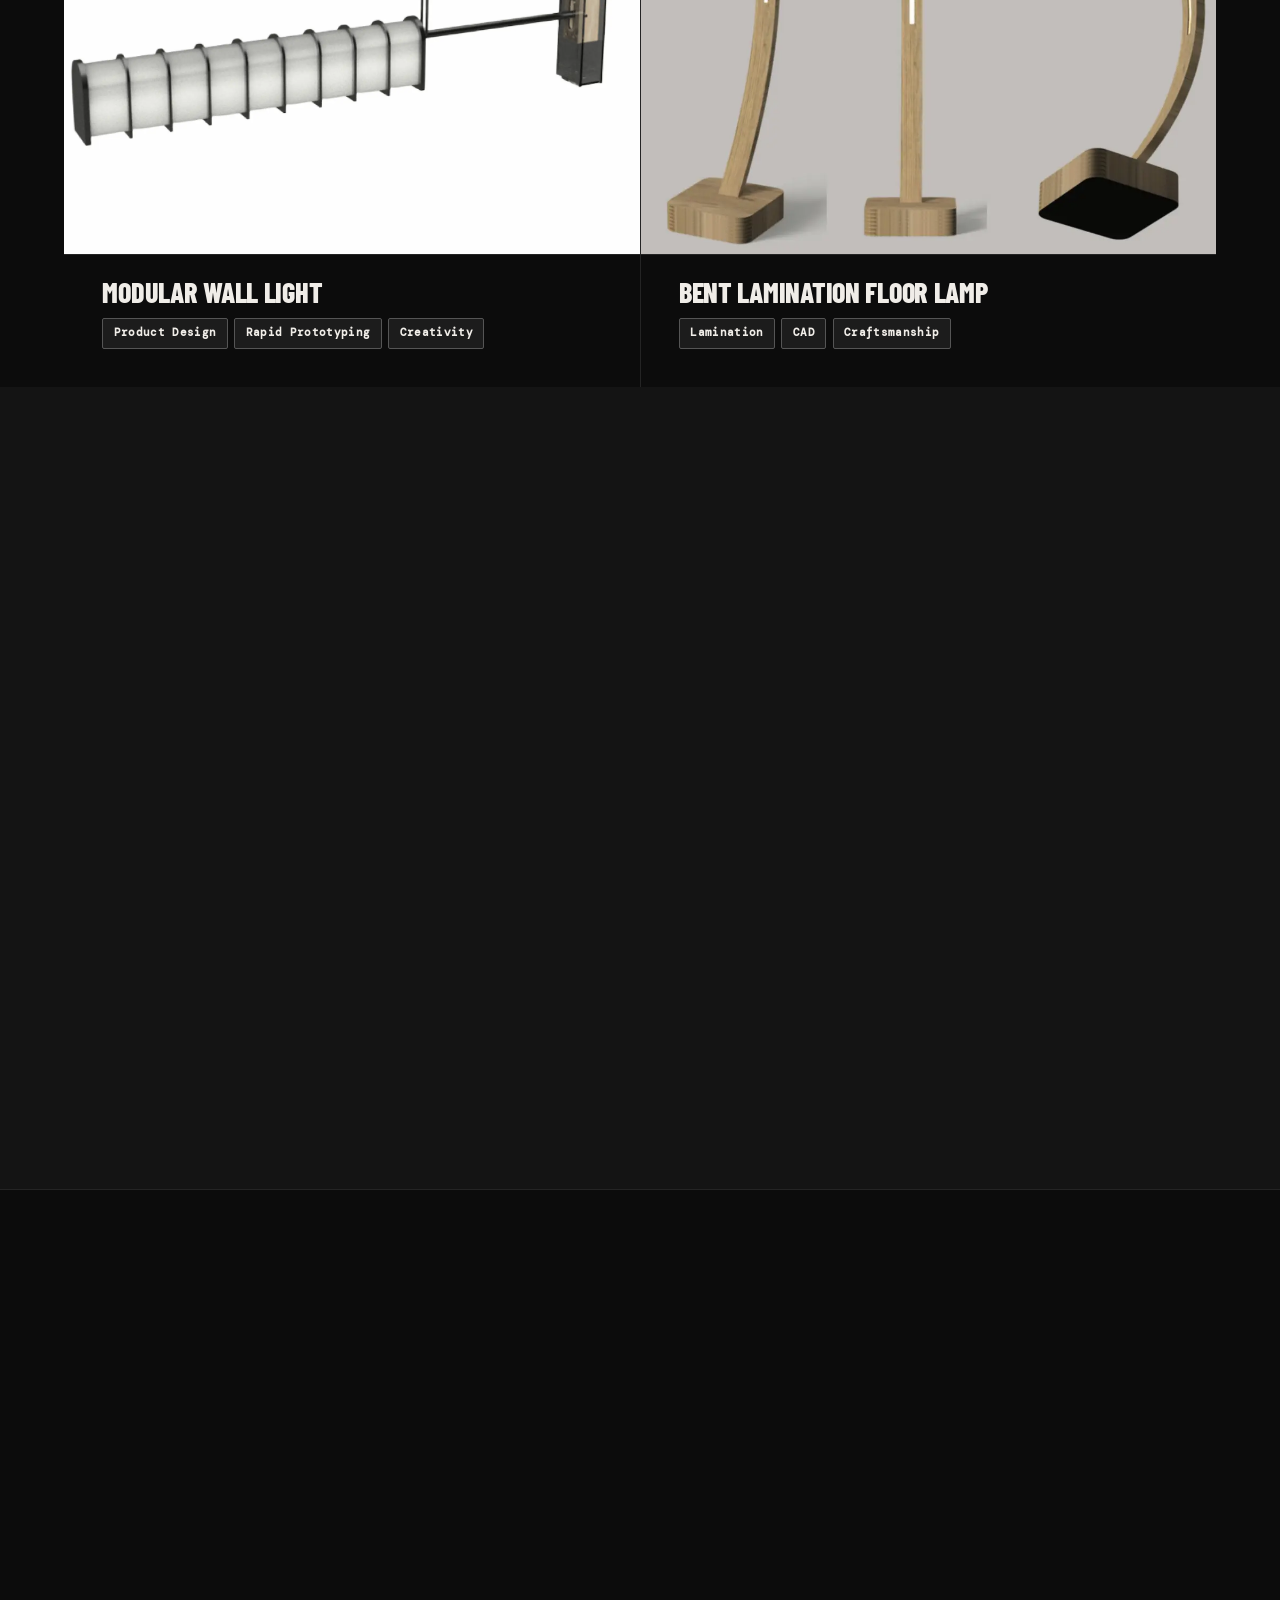
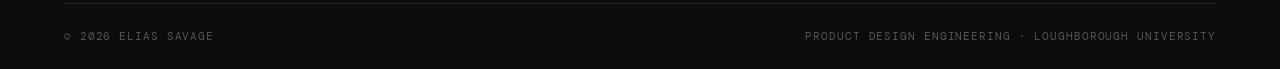
==== commit 68030c8b: "Remove site password protection Co-Authored-By: Claude Sonnet 5.5 <noreply@anthropic.com> Claude-Ses" ====
--- a/index.html
+++ b/index.html
@@ -1,7 +1,6 @@
 <!DOCTYPE html>
 <html lang="en">
 <head>
-<script>if(localStorage.getItem('es_site_auth')!=='1')document.documentElement.style.visibility='hidden';</script>
 
 <meta charset="UTF-8">
 <meta name="viewport" content="width=device-width, initial-scale=1.0">
@@ -295,6 +294,5 @@
 })();
 
 </script>
-<script src="protect.js"></script>
 </body>
 </html>
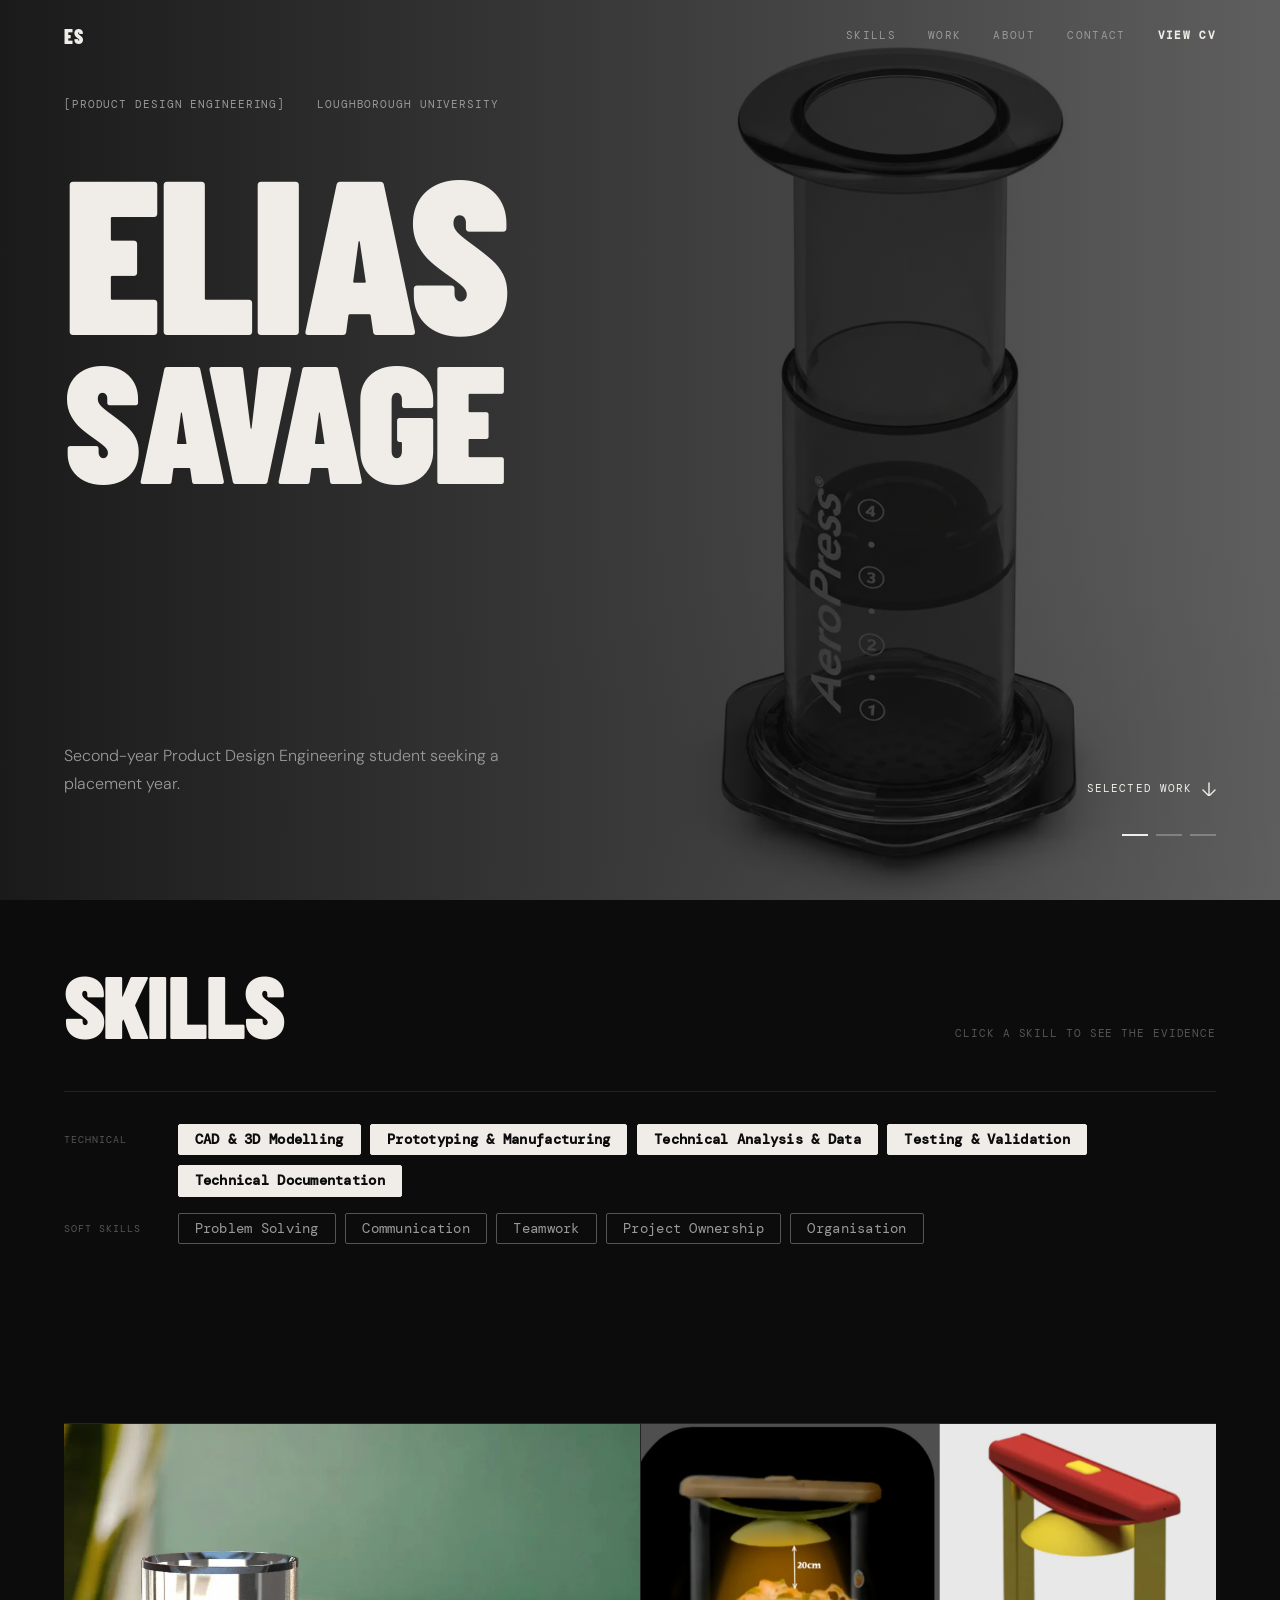
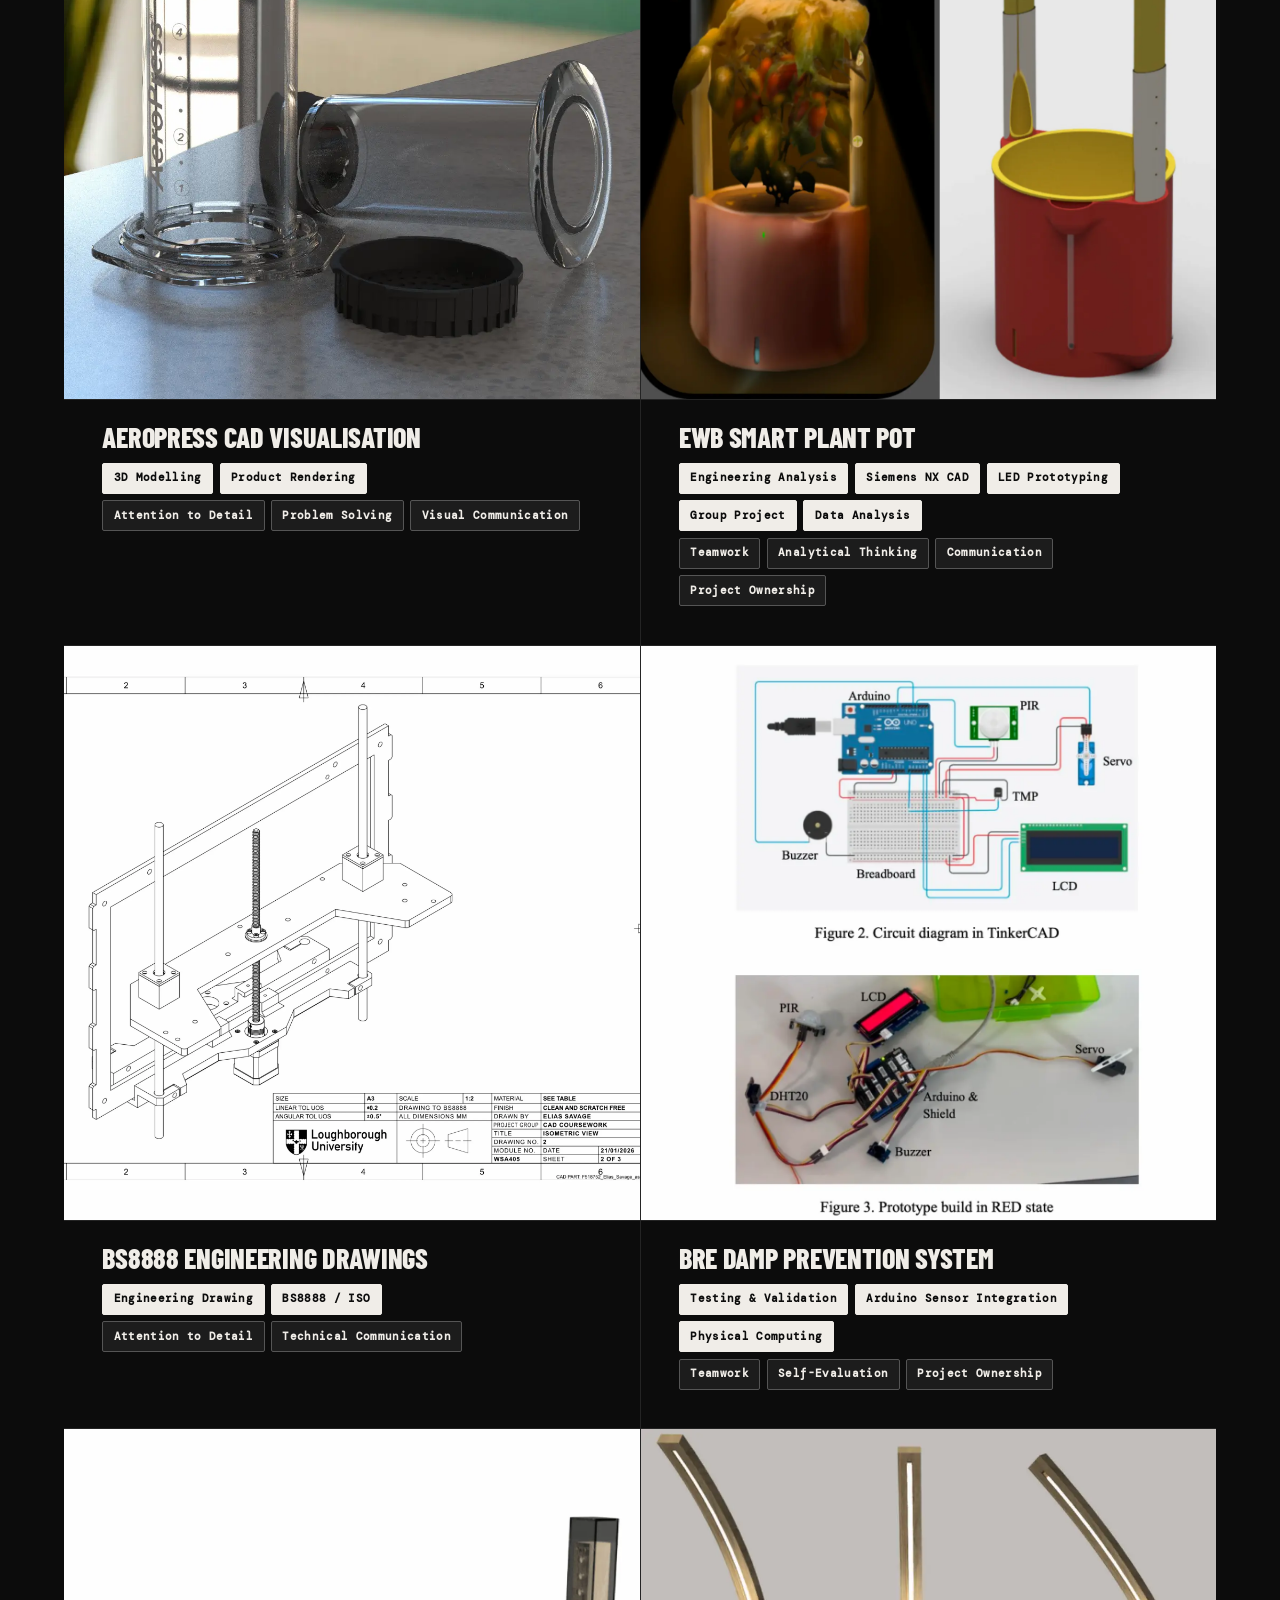
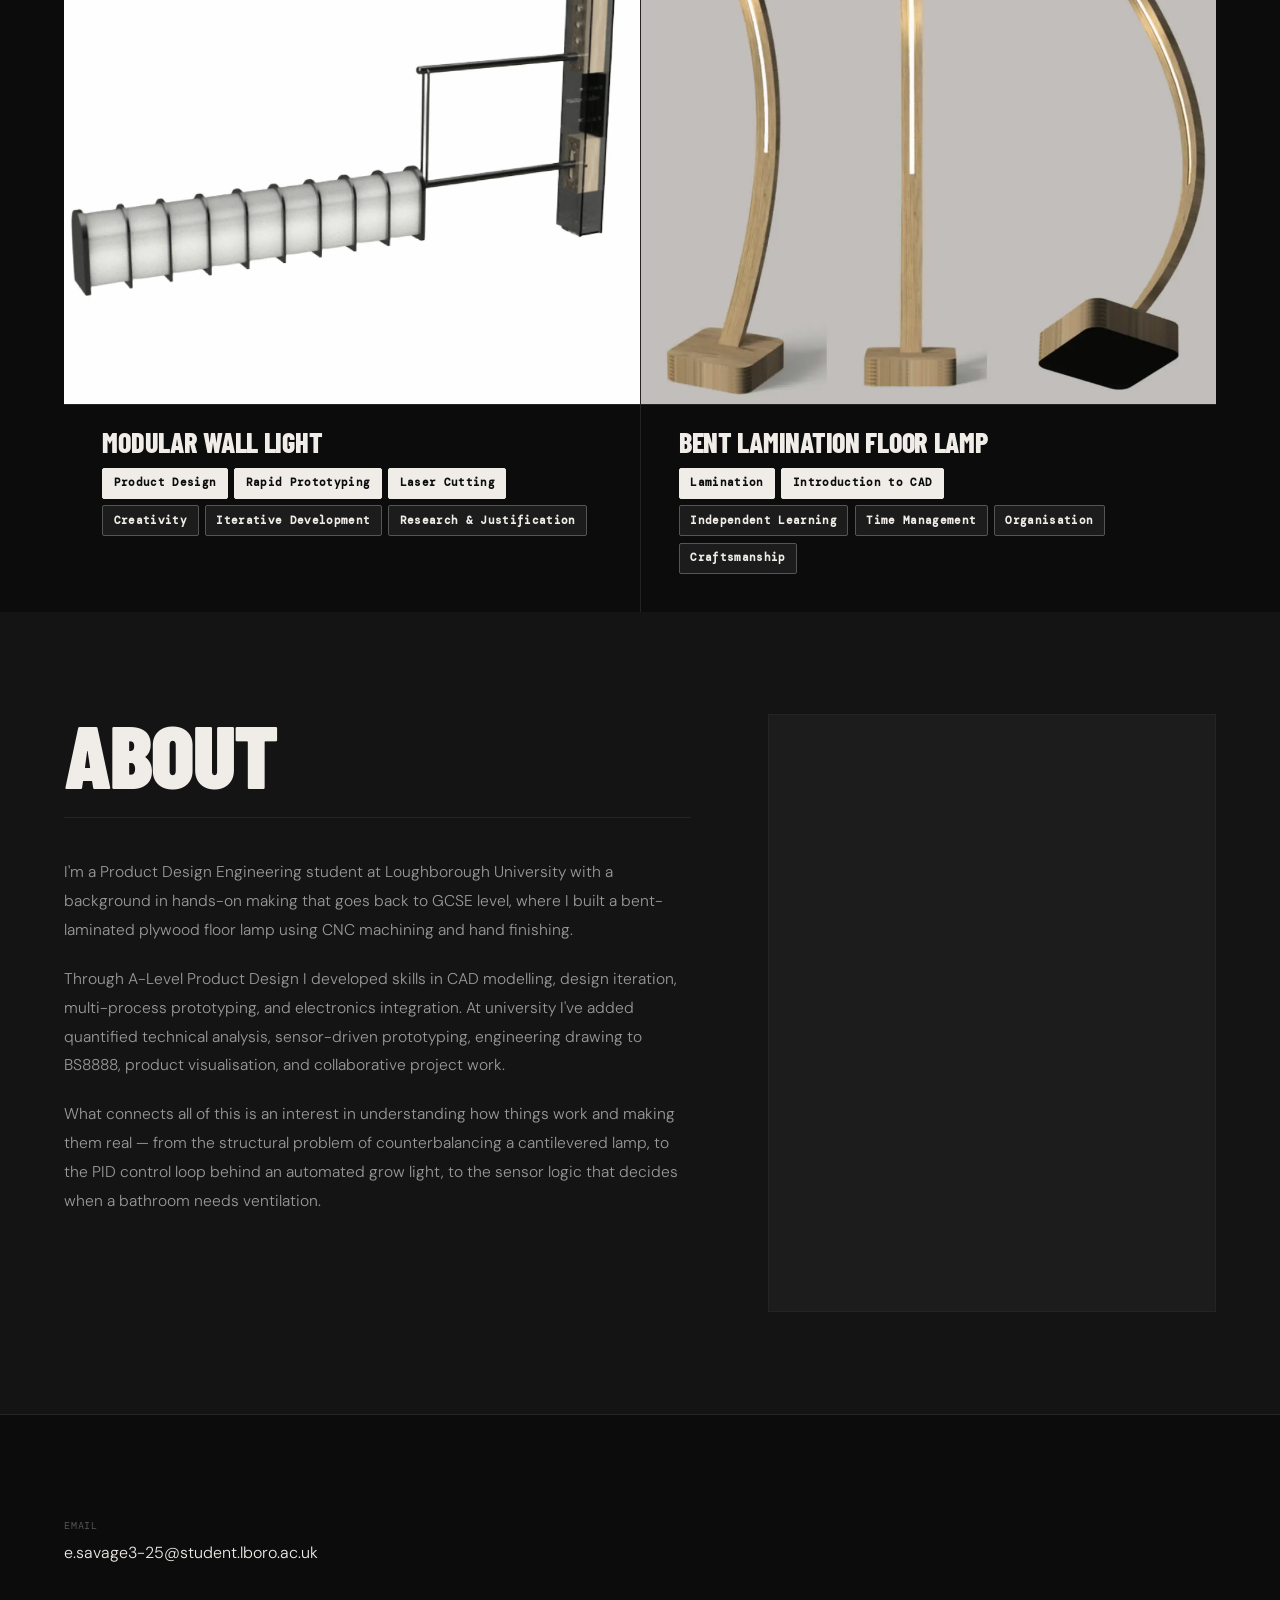
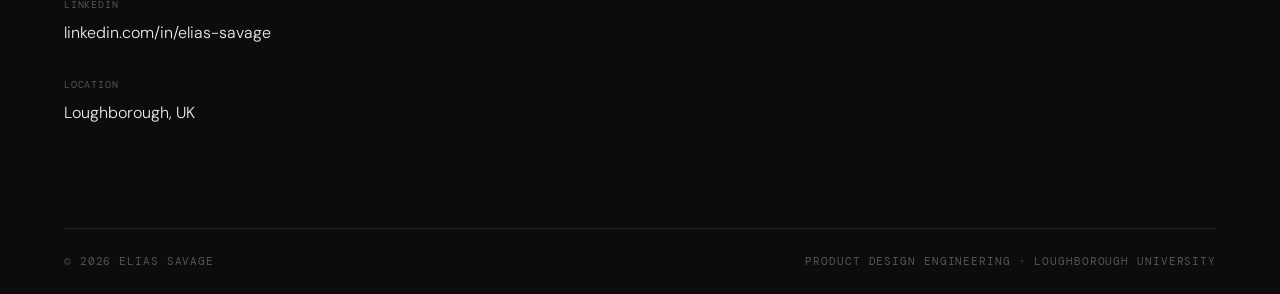
==== commit a3cbf6c3: "Sync homepage card skills with project pages; simplify skills heading Co-Authored-By: Claude Sonnet " ====
--- a/index.html
+++ b/index.html
@@ -75,6 +75,8 @@
 .card-title{font-family:var(--font-d);font-weight:800;font-size:clamp(1.4rem,2.2vw,2rem);line-height:.95;letter-spacing:-.01em;text-transform:uppercase;color:var(--text);transition:color .25s}
 .card-skills{display:flex;flex-wrap:wrap;gap:.4rem;margin-top:.75rem}
 .chip-sm{font-family:var(--font-m);font-size:.7rem;font-weight:700;letter-spacing:.03em;color:var(--text);background:var(--bg3);border:1px solid var(--text-dim);padding:.35rem .65rem;border-radius:2px}
+.chip-sm.tech{background:var(--text);color:var(--bg);border-color:var(--text)}
+.card-skills+.card-skills{margin-top:.4rem}
 .work-card:hover .chip-sm{border-color:var(--text)}
 .work-card:hover .card-title{color:var(--text-mid)}
 .about{background:var(--bg2)}
@@ -135,7 +137,7 @@
 <section class="core-skills reveal" id="skills">
   <div class="section-header">
     <h2 class="section-title">SKILLS</h2>
-    <span class="mono dim">Employer-aligned &middot; click a skill to see the evidence</span>
+    <span class="mono dim">Click a skill to see the evidence</span>
   </div>
   <div class="skills-band">
     <div class="tag-row">
@@ -168,42 +170,48 @@
       <div class="img-slot"><img src="images/aeropress/thumb.webp" alt="AeroPress CAD visualisation thumbnail"></div>
       <div class="card-info">
         <h3 class="card-title">AeroPress CAD Visualisation</h3>
-        <div class="card-skills"><span class="chip-sm">3D Modelling</span><span class="chip-sm">Product Rendering</span><span class="chip-sm">Attention to Detail</span></div>
+        <div class="card-skills"><span class="chip-sm tech">3D Modelling</span><span class="chip-sm tech">Product Rendering</span></div>
+        <div class="card-skills"><span class="chip-sm">Attention to Detail</span><span class="chip-sm">Problem Solving</span><span class="chip-sm">Visual Communication</span></div>
       </div>
     </a>
     <a href="project-plant-pot.html" class="work-card reveal">
       <div class="img-slot"><img src="images/plant-pot/thumb.webp" alt="EWB smart plant pot thumbnail"></div>
       <div class="card-info">
         <h3 class="card-title">EWB Smart Plant Pot</h3>
-        <div class="card-skills"><span class="chip-sm">Siemens NX CAD</span><span class="chip-sm">Technical Analysis</span><span class="chip-sm">Teamwork</span></div>
+        <div class="card-skills"><span class="chip-sm tech">Engineering Analysis</span><span class="chip-sm tech">Siemens NX CAD</span><span class="chip-sm tech">LED Prototyping</span><span class="chip-sm tech">Group Project</span><span class="chip-sm tech">Data Analysis</span></div>
+        <div class="card-skills"><span class="chip-sm">Teamwork</span><span class="chip-sm">Analytical Thinking</span><span class="chip-sm">Communication</span><span class="chip-sm">Project Ownership</span></div>
       </div>
     </a>
     <a href="project-drawings.html" class="work-card reveal">
       <div class="img-slot"><img src="images/drawings/thumb.webp" alt="BS8888 engineering drawings thumbnail"></div>
       <div class="card-info">
         <h3 class="card-title">BS8888 Engineering Drawings</h3>
-        <div class="card-skills"><span class="chip-sm">Engineering Drawing</span><span class="chip-sm">BS8888 / ISO</span><span class="chip-sm">Attention to Detail</span></div>
+        <div class="card-skills"><span class="chip-sm tech">Engineering Drawing</span><span class="chip-sm tech">BS8888 / ISO</span></div>
+        <div class="card-skills"><span class="chip-sm">Attention to Detail</span><span class="chip-sm">Technical Communication</span></div>
       </div>
     </a>
     <a href="project-damp-system.html" class="work-card reveal">
       <div class="img-slot"><img src="images/damp-system/thumb.webp" alt="BRE damp prevention system thumbnail"></div>
       <div class="card-info">
         <h3 class="card-title">BRE Damp Prevention System</h3>
-        <div class="card-skills"><span class="chip-sm">Testing &amp; Validation</span><span class="chip-sm">Arduino Sensor Integration</span><span class="chip-sm">Project Ownership</span></div>
+        <div class="card-skills"><span class="chip-sm tech">Testing &amp; Validation</span><span class="chip-sm tech">Arduino Sensor Integration</span><span class="chip-sm tech">Physical Computing</span></div>
+        <div class="card-skills"><span class="chip-sm">Teamwork</span><span class="chip-sm">Self-Evaluation</span><span class="chip-sm">Project Ownership</span></div>
       </div>
     </a>
     <a href="project-wall-light.html" class="work-card reveal">
       <div class="img-slot"><img src="images/wall-light/thumb.webp" alt="Modular wall light thumbnail"></div>
       <div class="card-info">
         <h3 class="card-title">Modular Wall Light</h3>
-        <div class="card-skills"><span class="chip-sm">Product Design</span><span class="chip-sm">Rapid Prototyping</span><span class="chip-sm">Creativity</span></div>
+        <div class="card-skills"><span class="chip-sm tech">Product Design</span><span class="chip-sm tech">Rapid Prototyping</span><span class="chip-sm tech">Laser Cutting</span></div>
+        <div class="card-skills"><span class="chip-sm">Creativity</span><span class="chip-sm">Iterative Development</span><span class="chip-sm">Research &amp; Justification</span></div>
       </div>
     </a>
     <a href="project-desk-lamp.html" class="work-card reveal">
       <div class="img-slot"><img src="images/desk-lamp/thumb.webp" alt="Bent lamination floor lamp thumbnail"></div>
       <div class="card-info">
         <h3 class="card-title">Bent Lamination Floor Lamp</h3>
-        <div class="card-skills"><span class="chip-sm">Lamination</span><span class="chip-sm">CAD</span><span class="chip-sm">Craftsmanship</span></div>
+        <div class="card-skills"><span class="chip-sm tech">Lamination</span><span class="chip-sm tech">Introduction to CAD</span></div>
+        <div class="card-skills"><span class="chip-sm">Independent Learning</span><span class="chip-sm">Time Management</span><span class="chip-sm">Organisation</span><span class="chip-sm">Craftsmanship</span></div>
       </div>
     </a>
   </div>
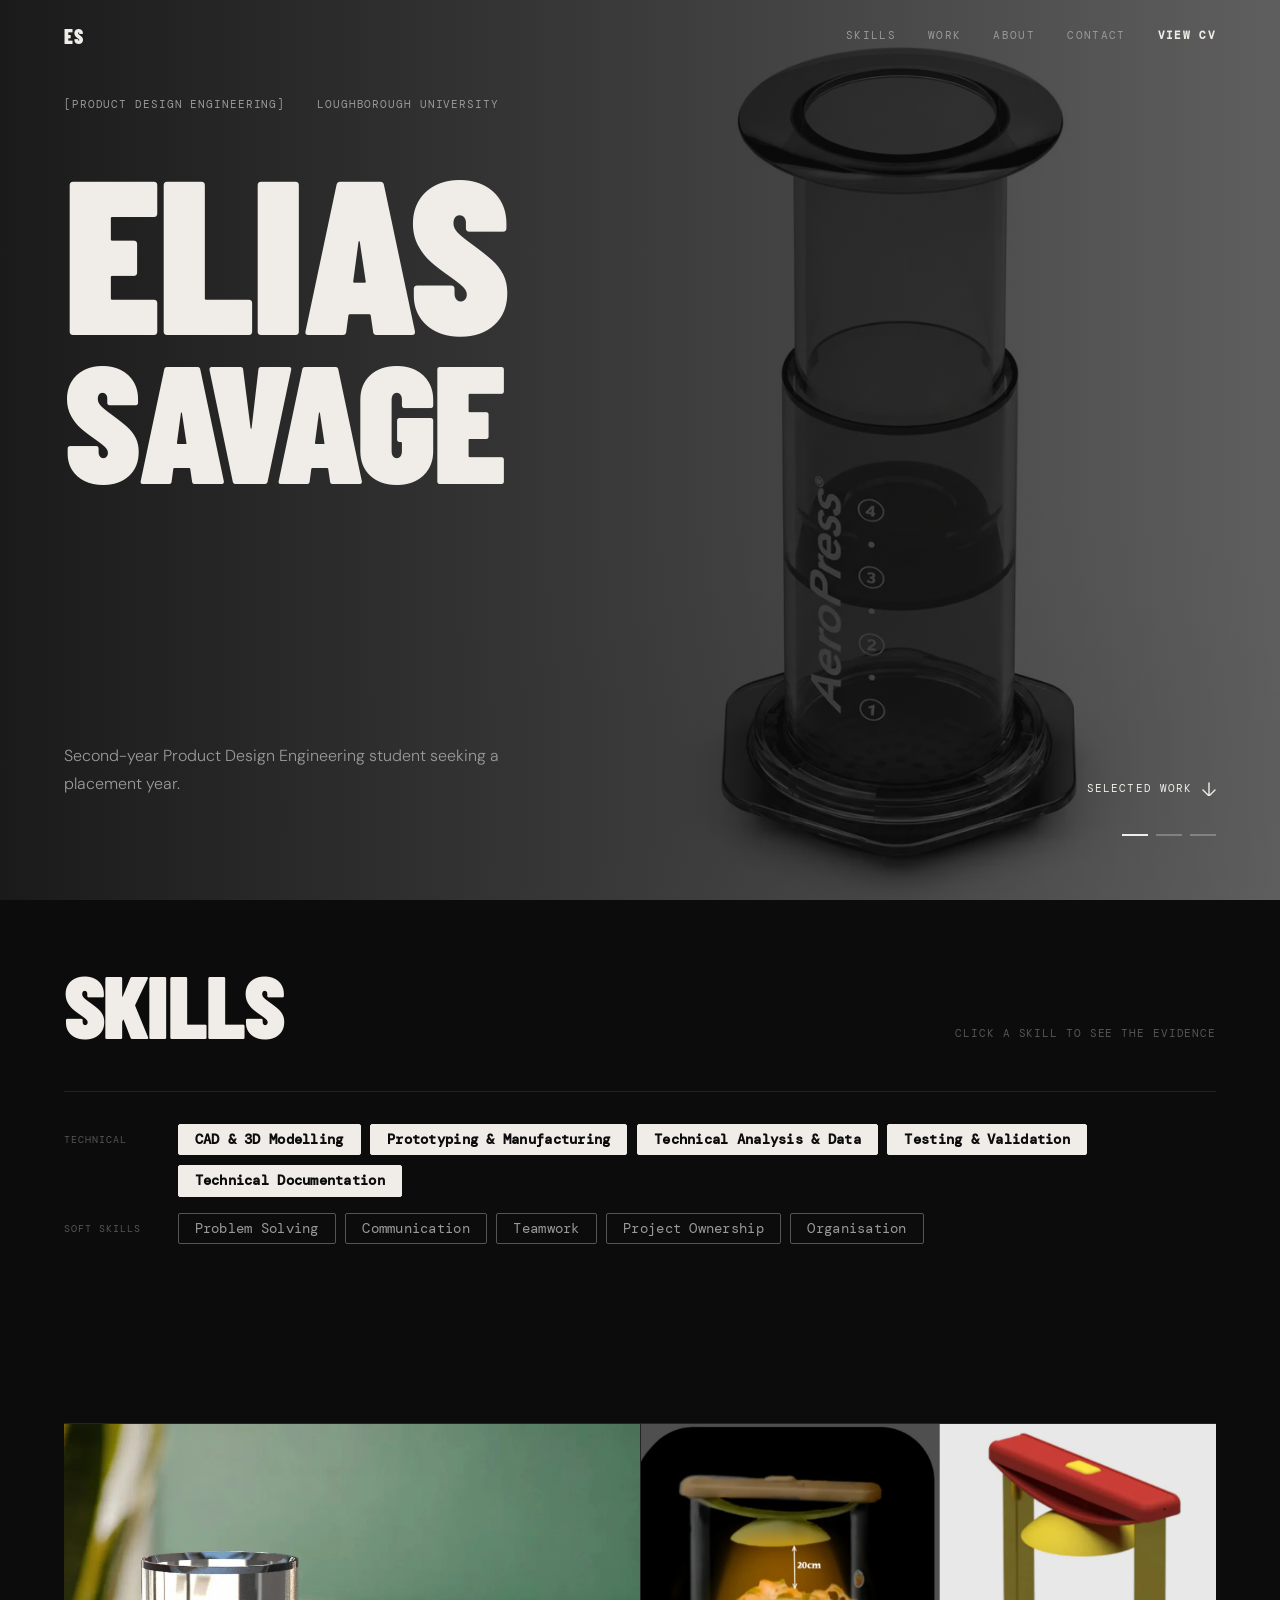
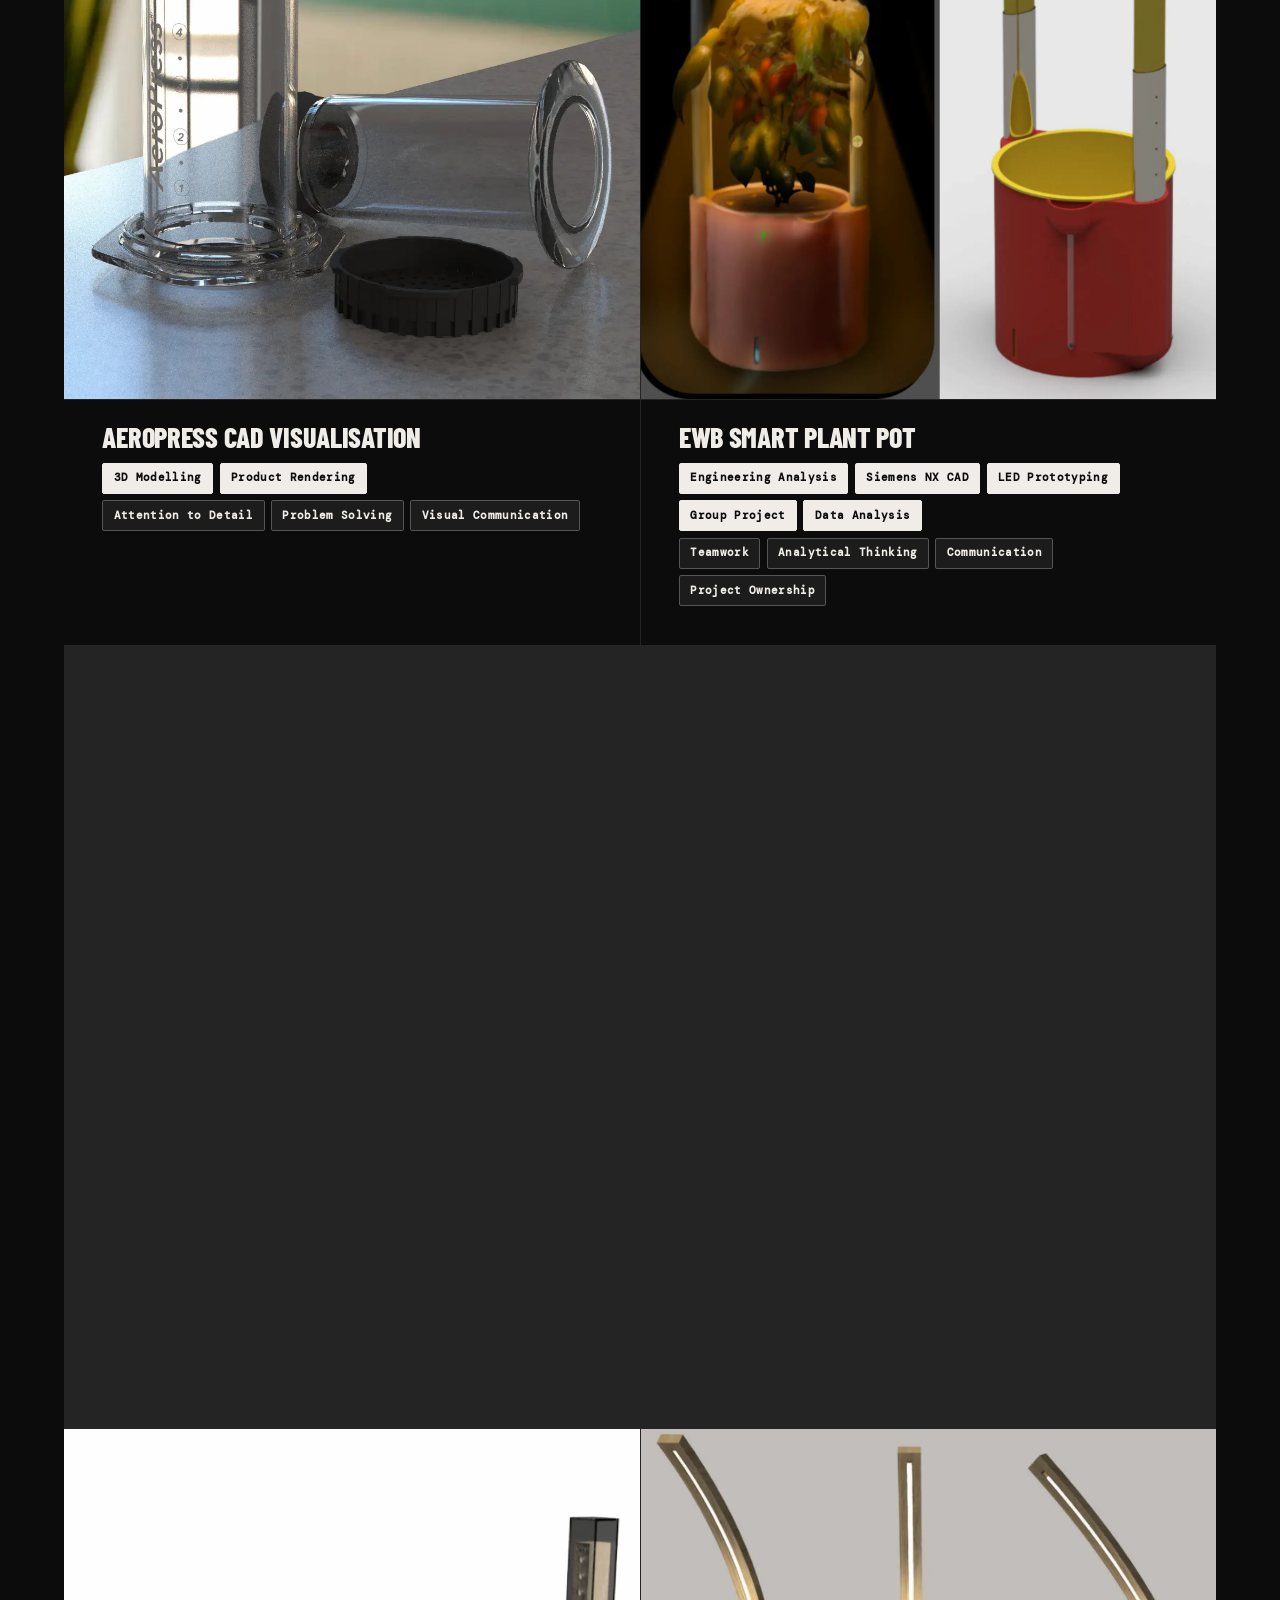
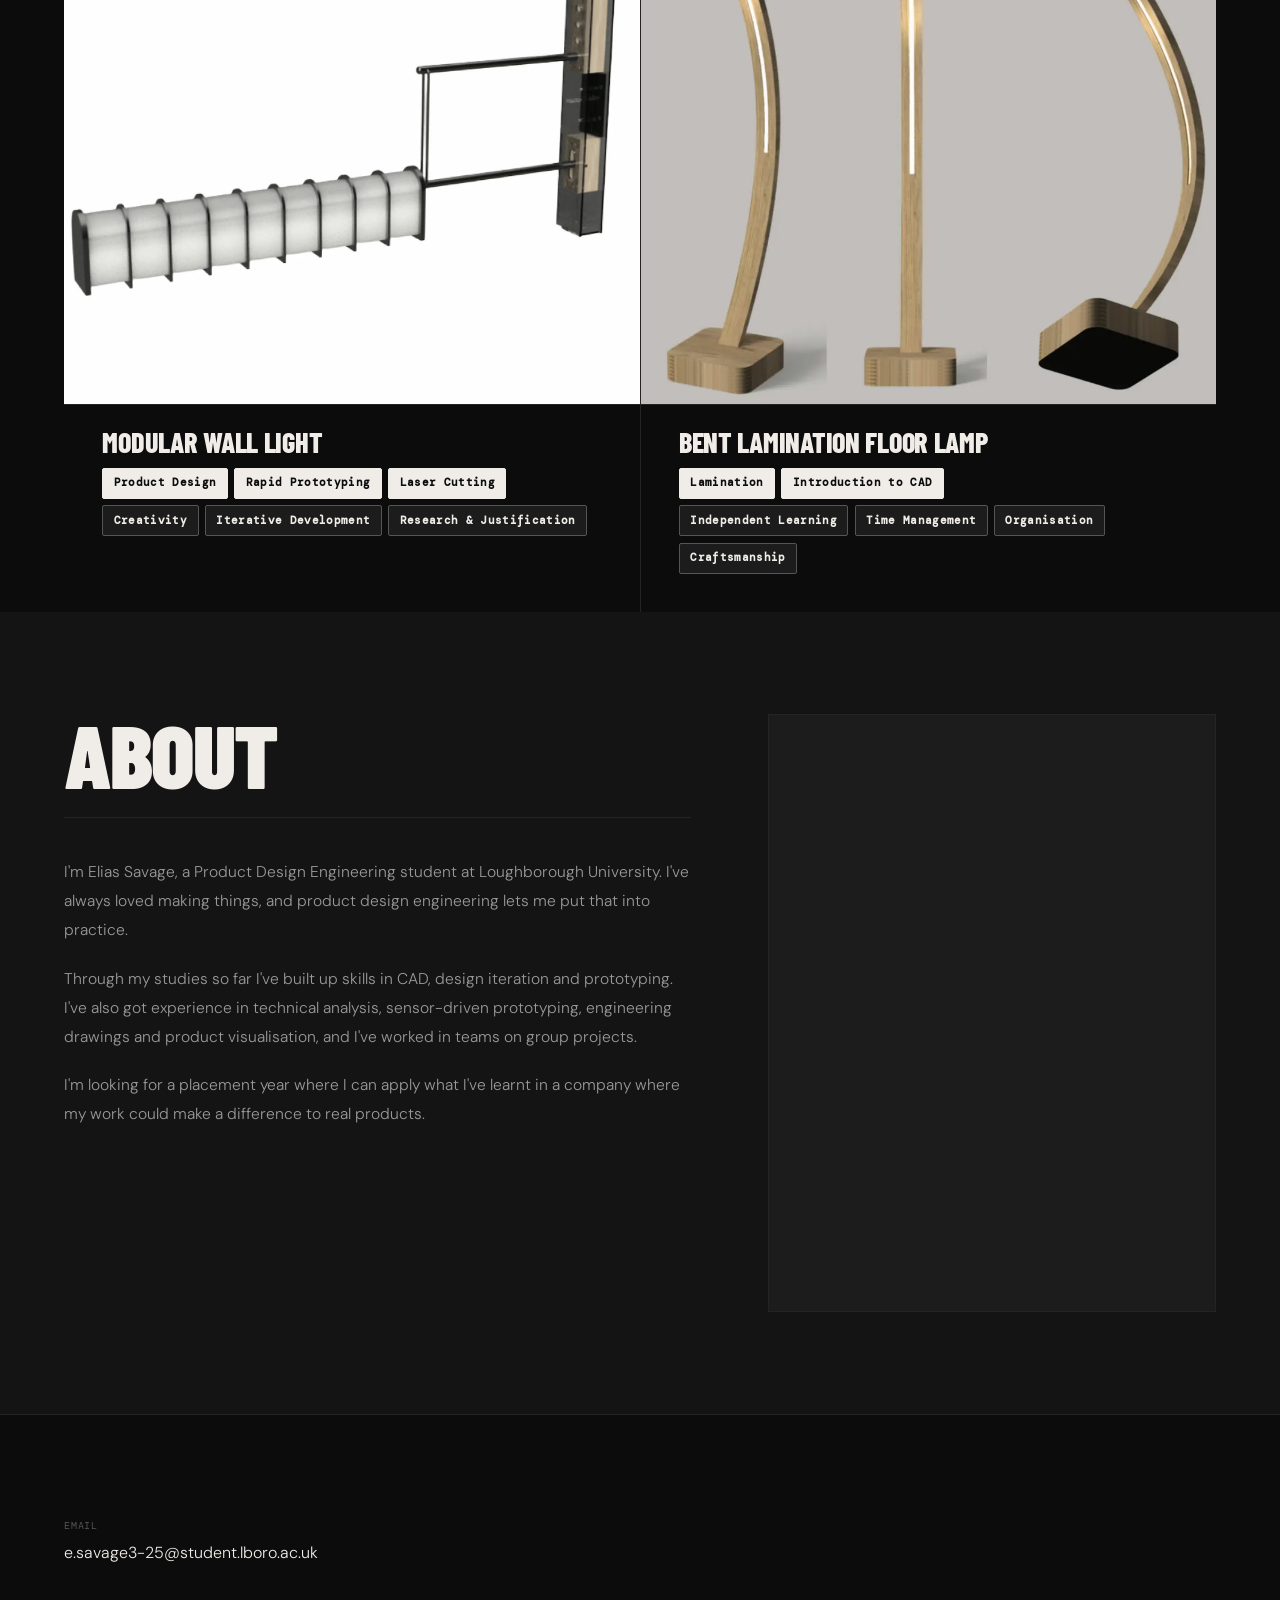
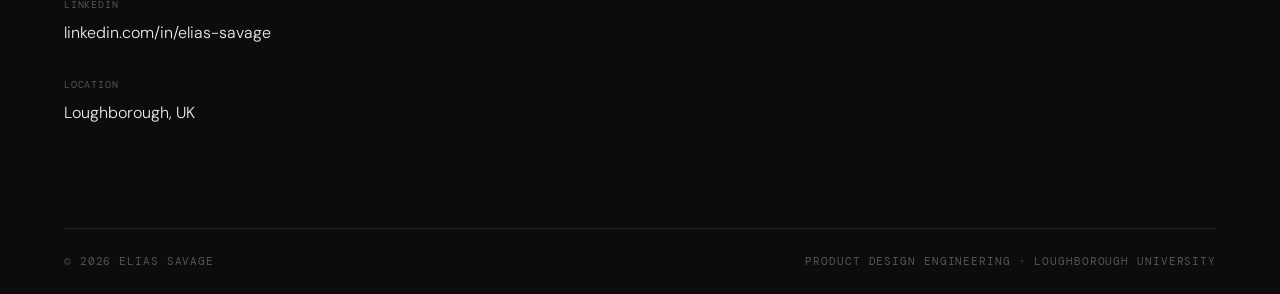
==== commit 7f096e9b: "Rewrite About section in Elias's voice Co-Authored-By: Claude Sonnet 5.5 <noreply@anthropic.com> Cla" ====
--- a/index.html
+++ b/index.html
@@ -223,9 +223,9 @@
       <div class="about-head">
         <h2 class="section-title">ABOUT</h2>
       </div>
-      <p class="about-bio">I'm a Product Design Engineering student at Loughborough University with a background in hands-on making that goes back to GCSE level, where I built a bent-laminated plywood floor lamp using CNC machining and hand finishing.</p>
-      <p class="about-bio">Through A-Level Product Design I developed skills in CAD modelling, design iteration, multi-process prototyping, and electronics integration. At university I've added quantified technical analysis, sensor-driven prototyping, engineering drawing to BS8888, product visualisation, and collaborative project work.</p>
-      <p class="about-bio">What connects all of this is an interest in understanding how things work and making them real — from the structural problem of counterbalancing a cantilevered lamp, to the PID control loop behind an automated grow light, to the sensor logic that decides when a bathroom needs ventilation.</p>
+      <p class="about-bio">I'm Elias Savage, a Product Design Engineering student at Loughborough University. I've always loved making things, and product design engineering lets me put that into practice.</p>
+      <p class="about-bio">Through my studies so far I've built up skills in CAD, design iteration and prototyping. I've also got experience in technical analysis, sensor-driven prototyping, engineering drawings and product visualisation, and I've worked in teams on group projects.</p>
+      <p class="about-bio">I'm looking for a placement year where I can apply what I've learnt in a company where my work could make a difference to real products.</p>
 
     </div>
     <div class="about-image"><div class="img-slot aspect-port"></div></div>
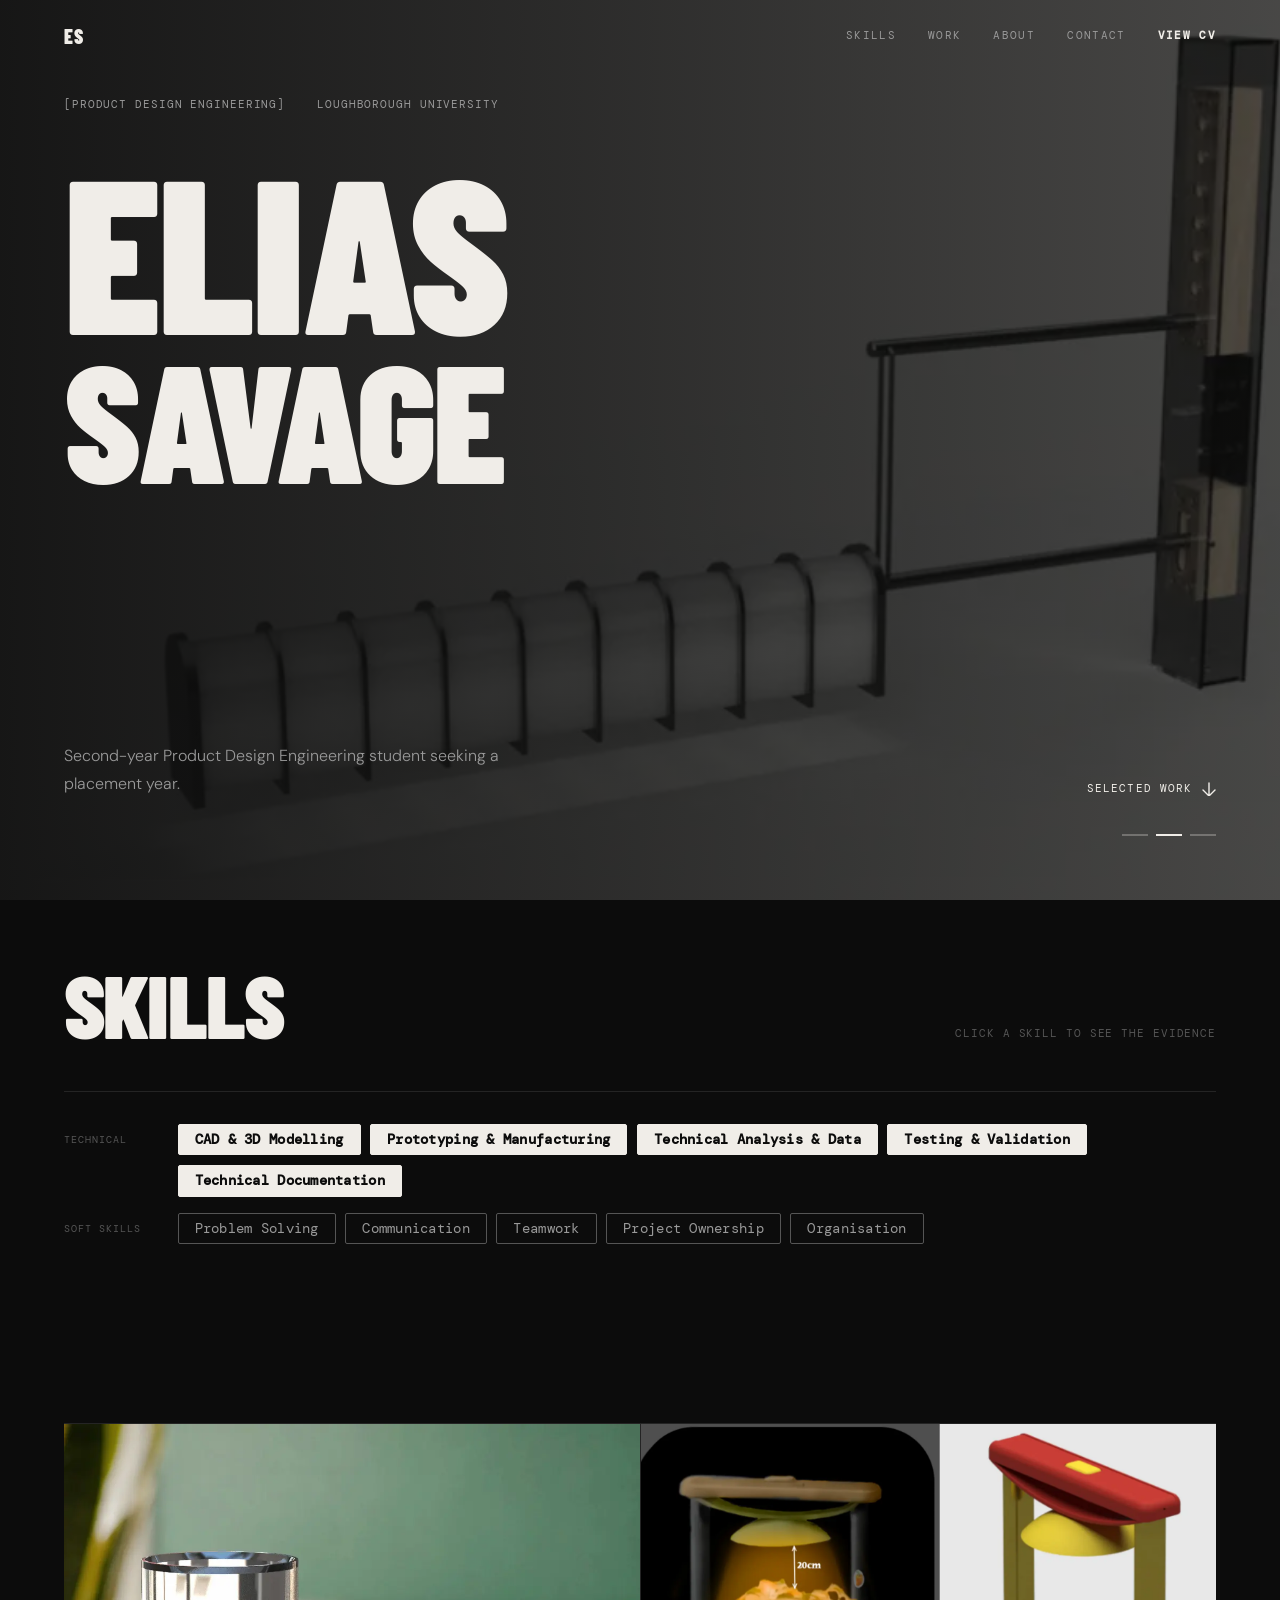
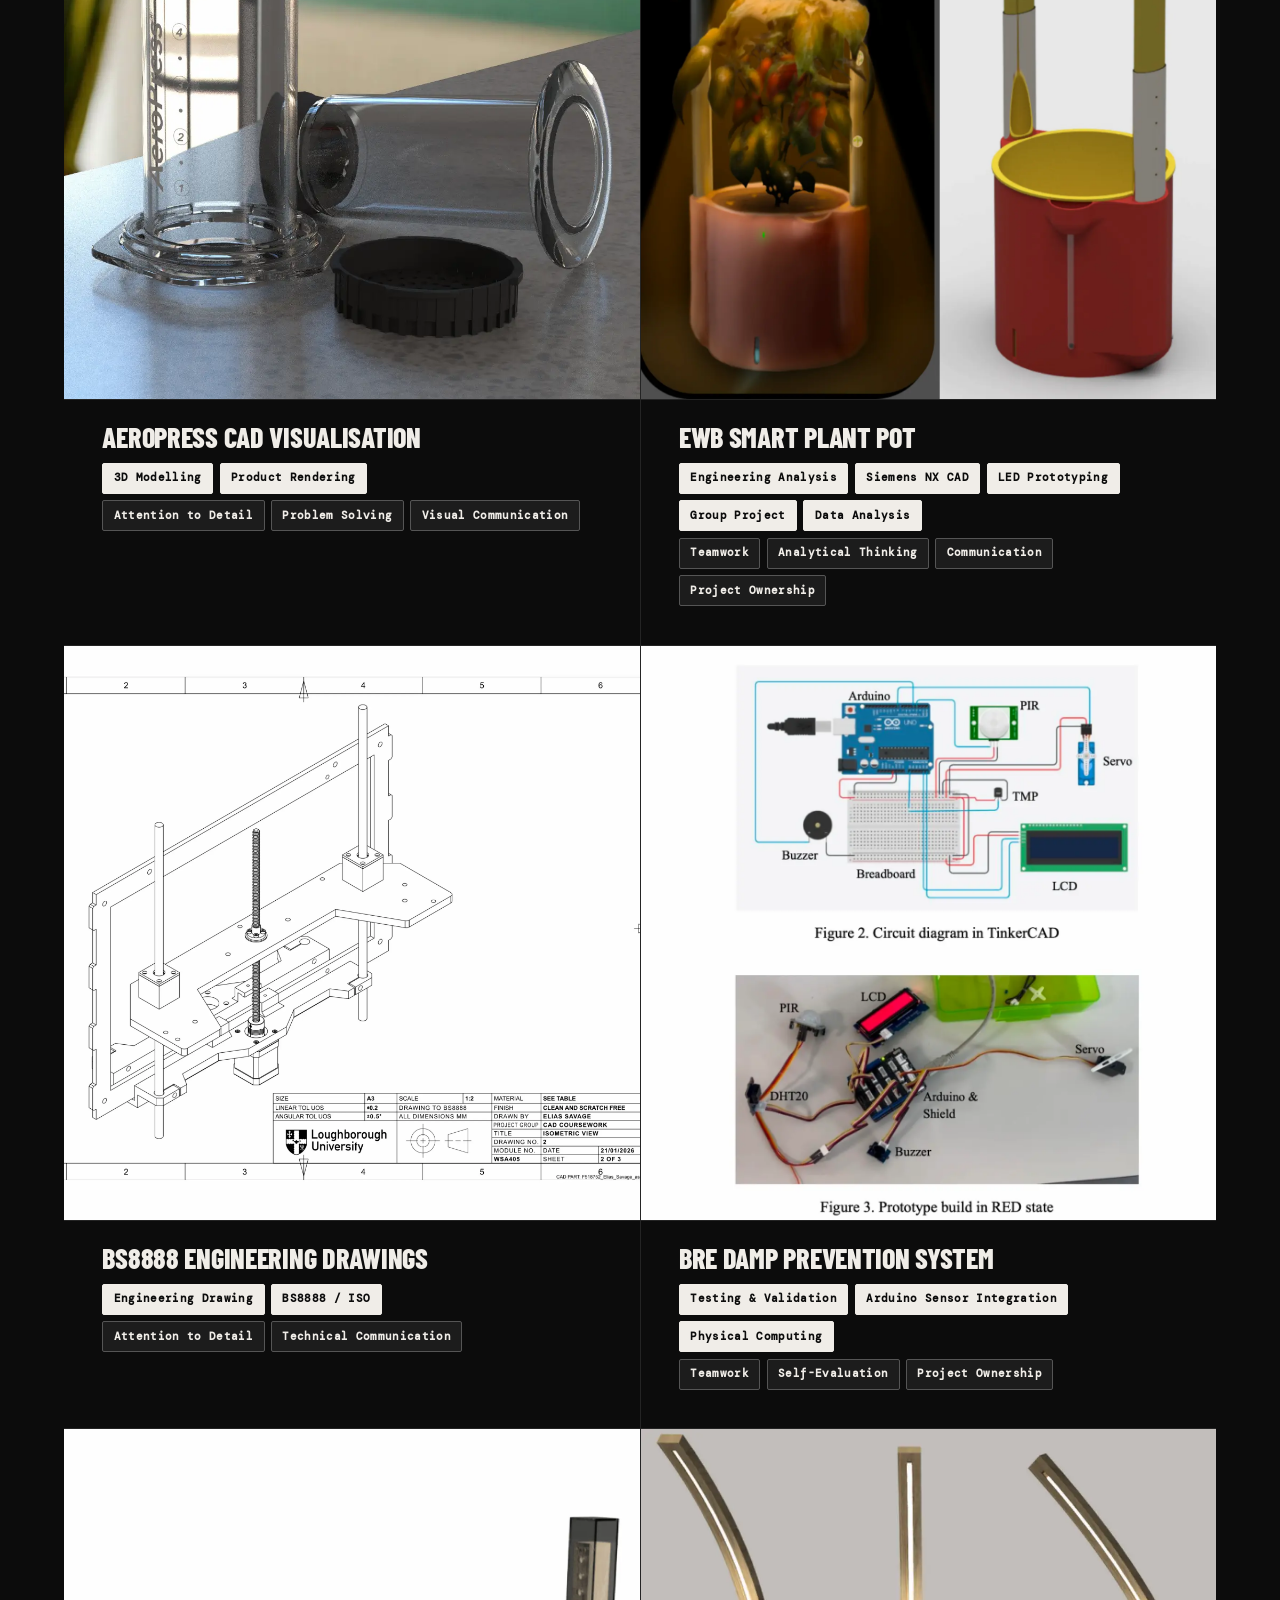
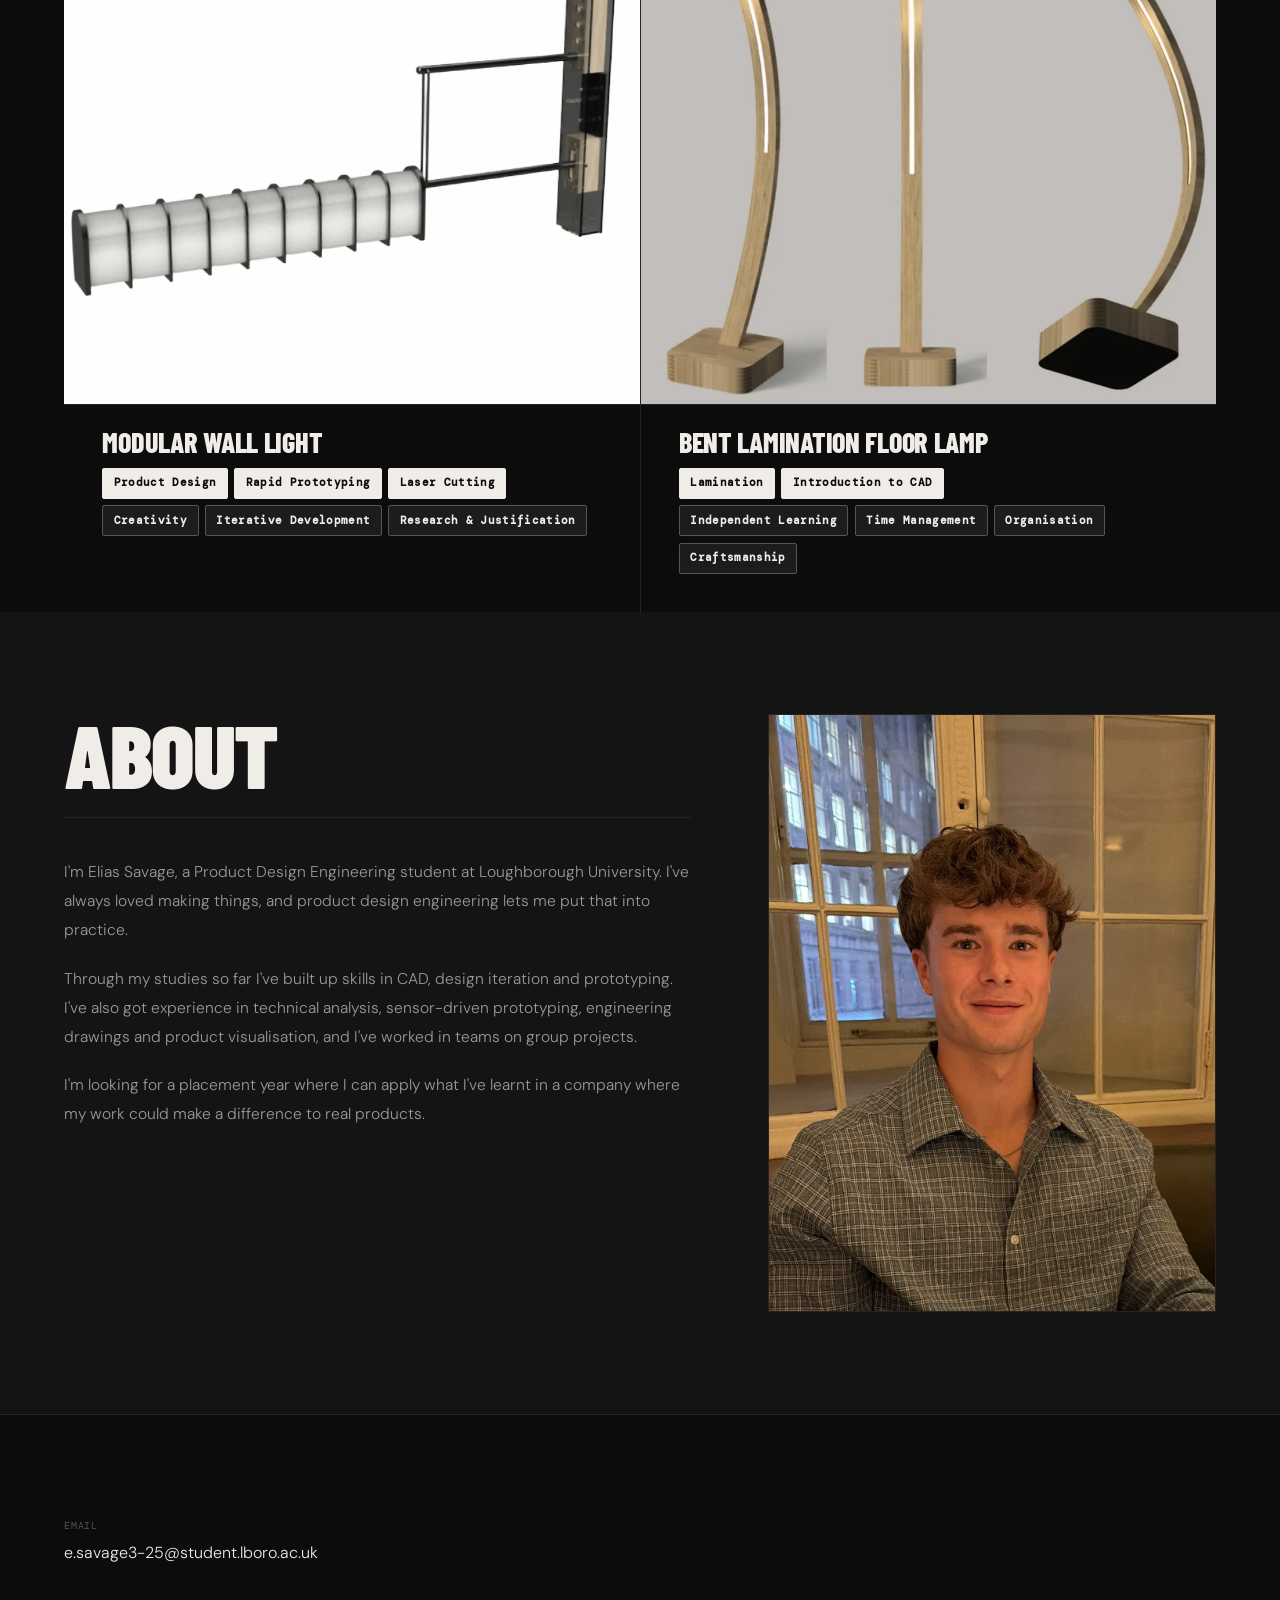
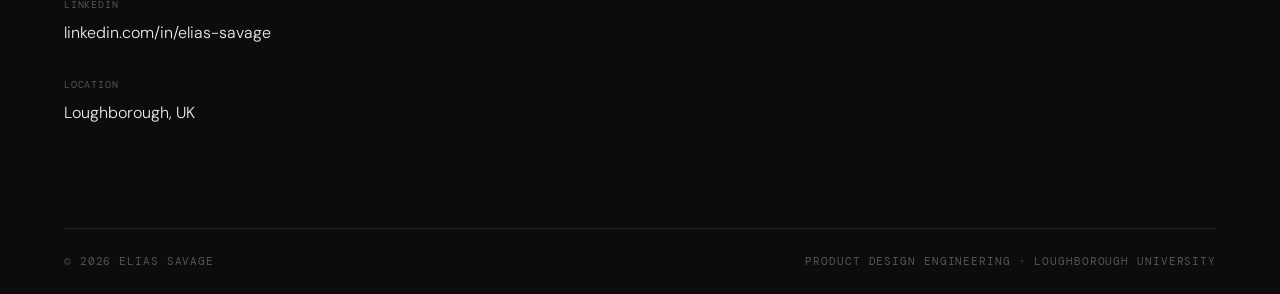
==== commit b479562a: "Add photo to About section Co-Authored-By: Claude Sonnet 5.5 <noreply@anthropic.com> Claude-Session:" ====
--- a/index.html
+++ b/index.html
@@ -228,7 +228,7 @@
       <p class="about-bio">I'm looking for a placement year where I can apply what I've learnt in a company where my work could make a difference to real products.</p>
 
     </div>
-    <div class="about-image"><div class="img-slot aspect-port"></div></div>
+    <div class="about-image"><div class="img-slot aspect-port"><img src="images/about/about.webp" alt="Elias Savage" style="object-position:50% 25%"></div></div>
   </div>
 </section>
 
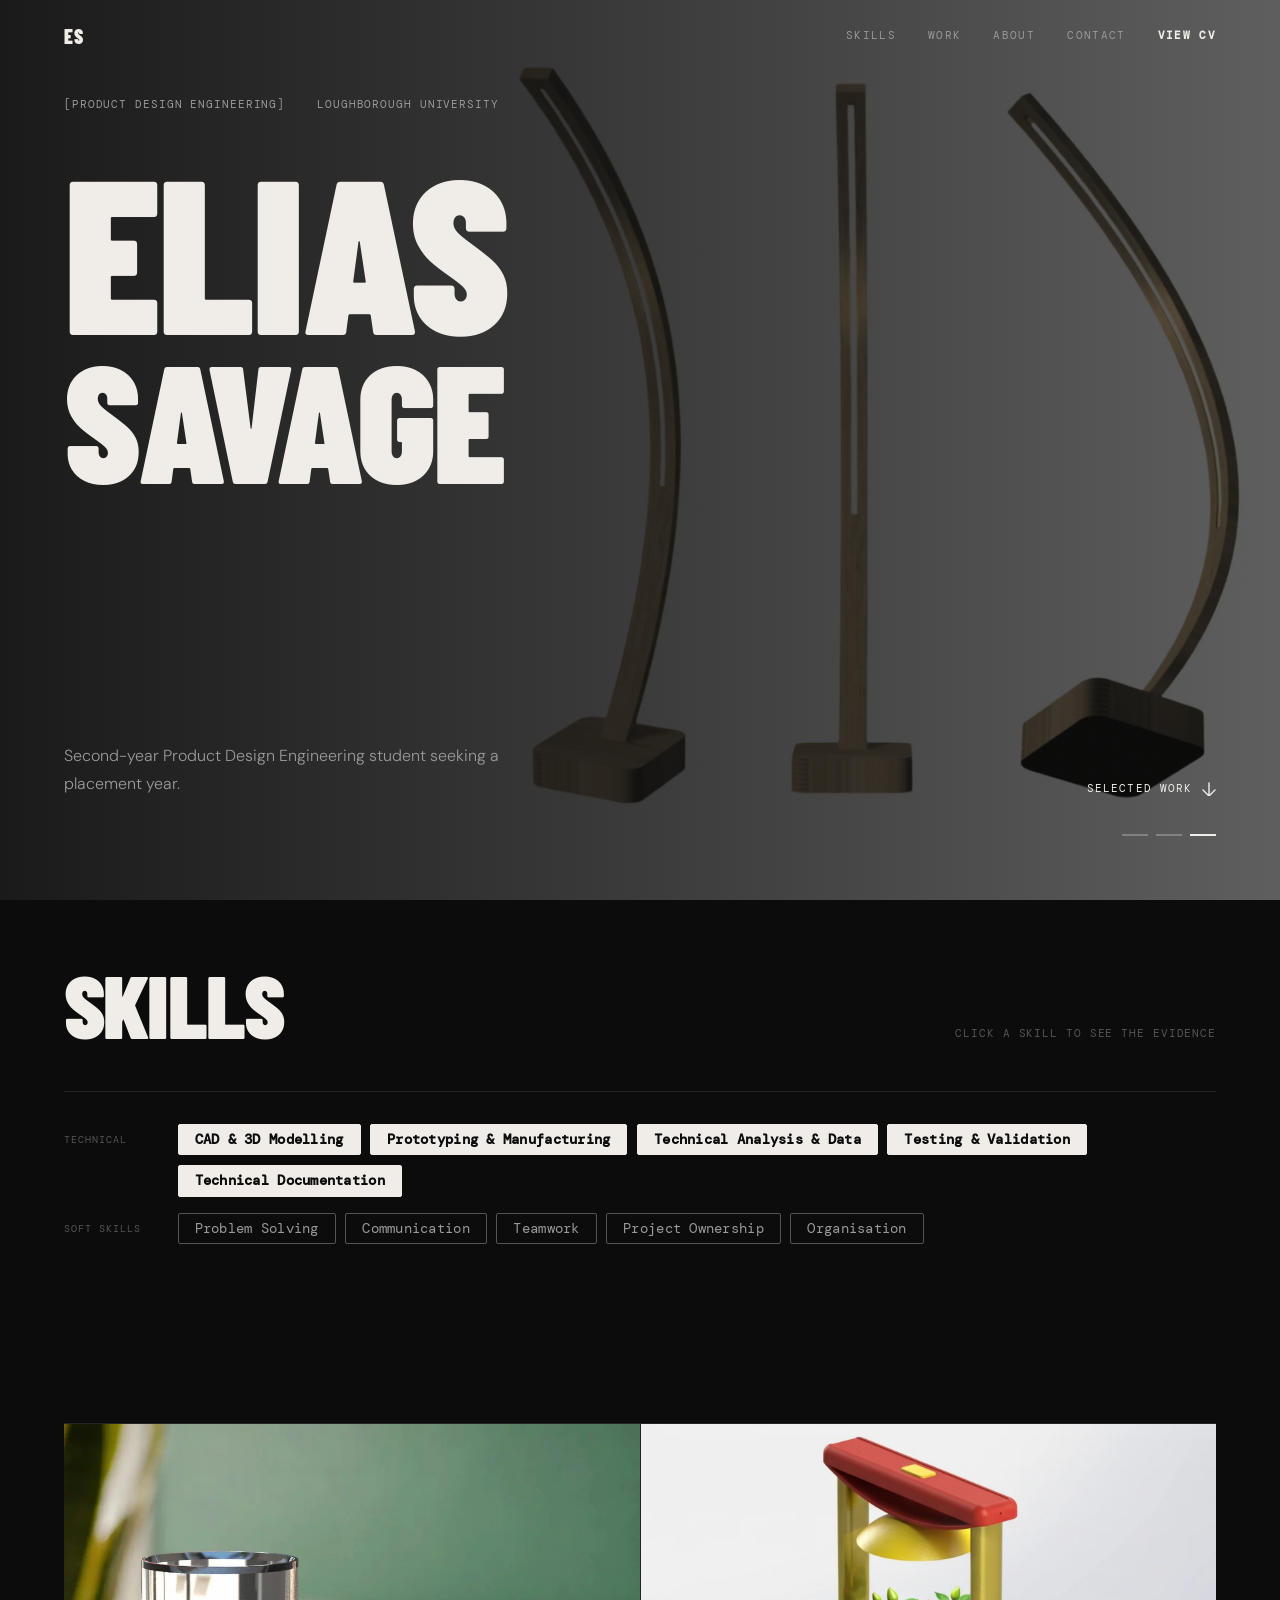
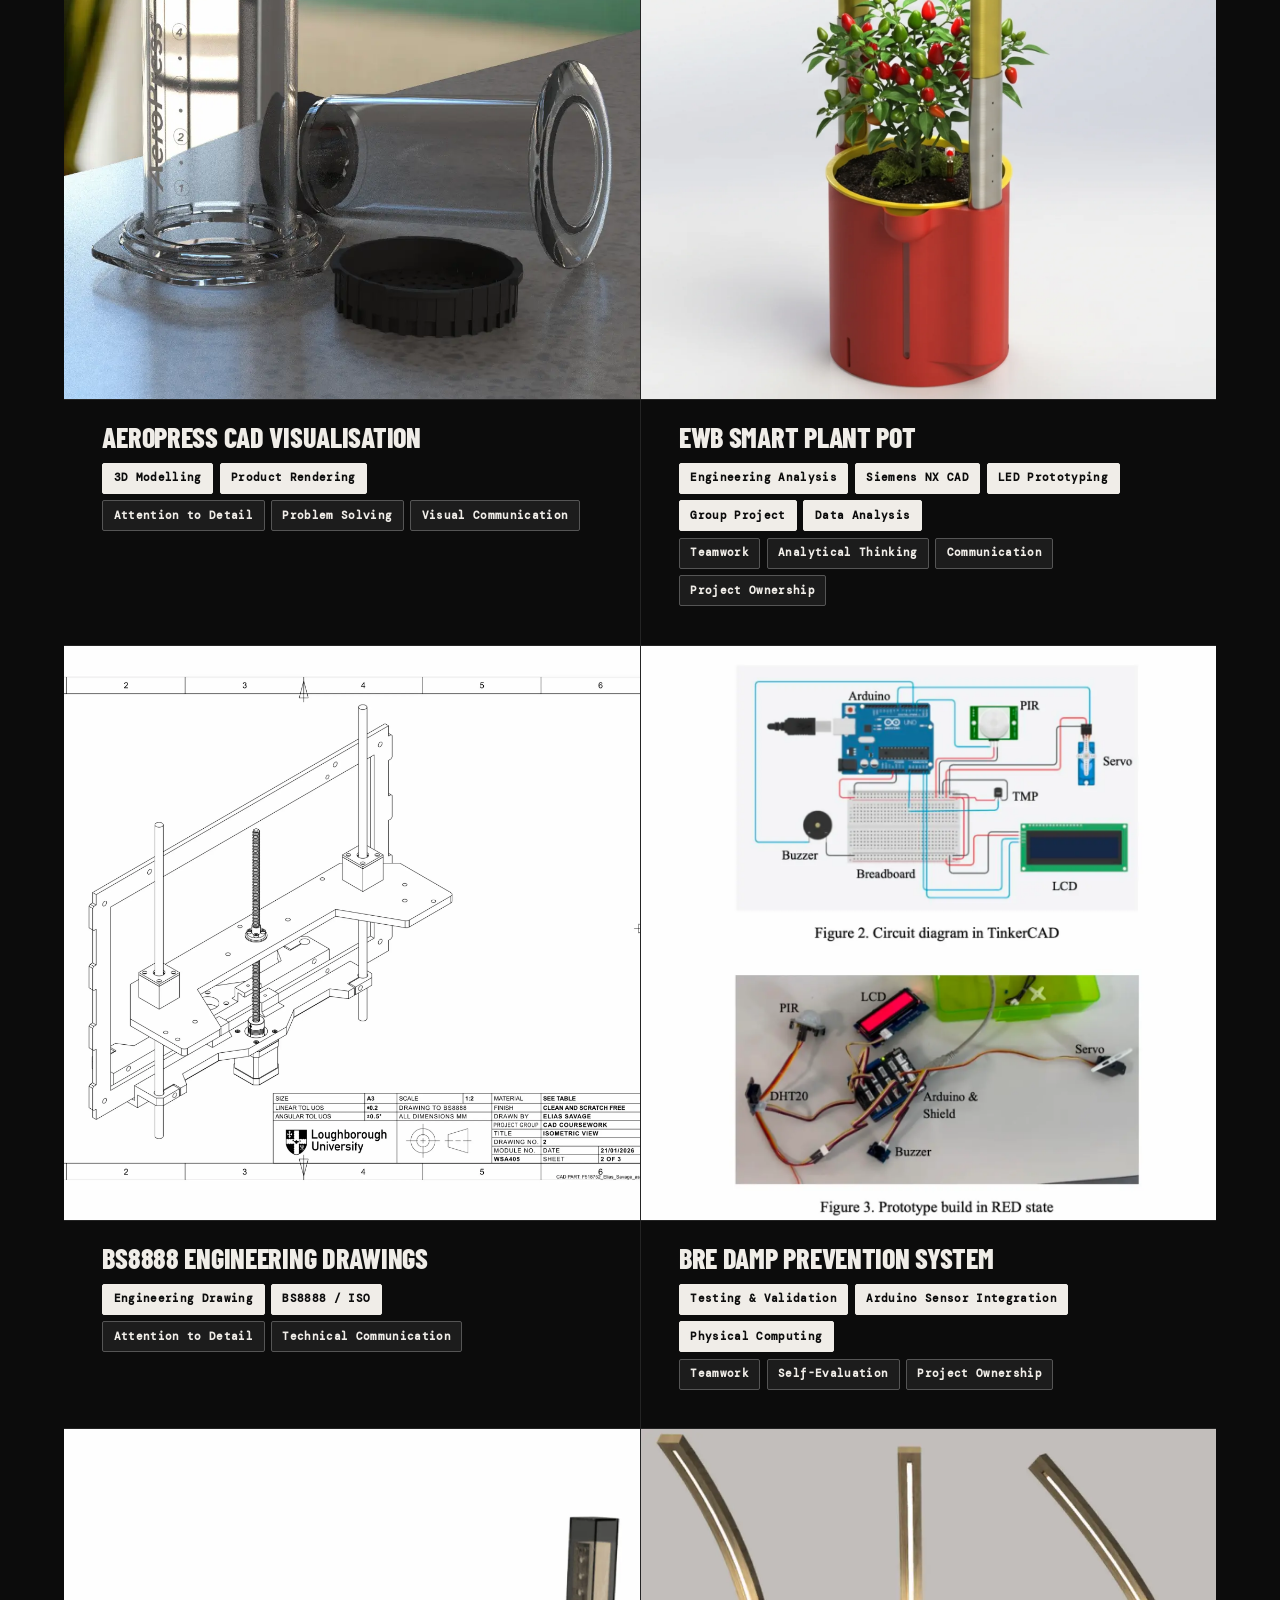
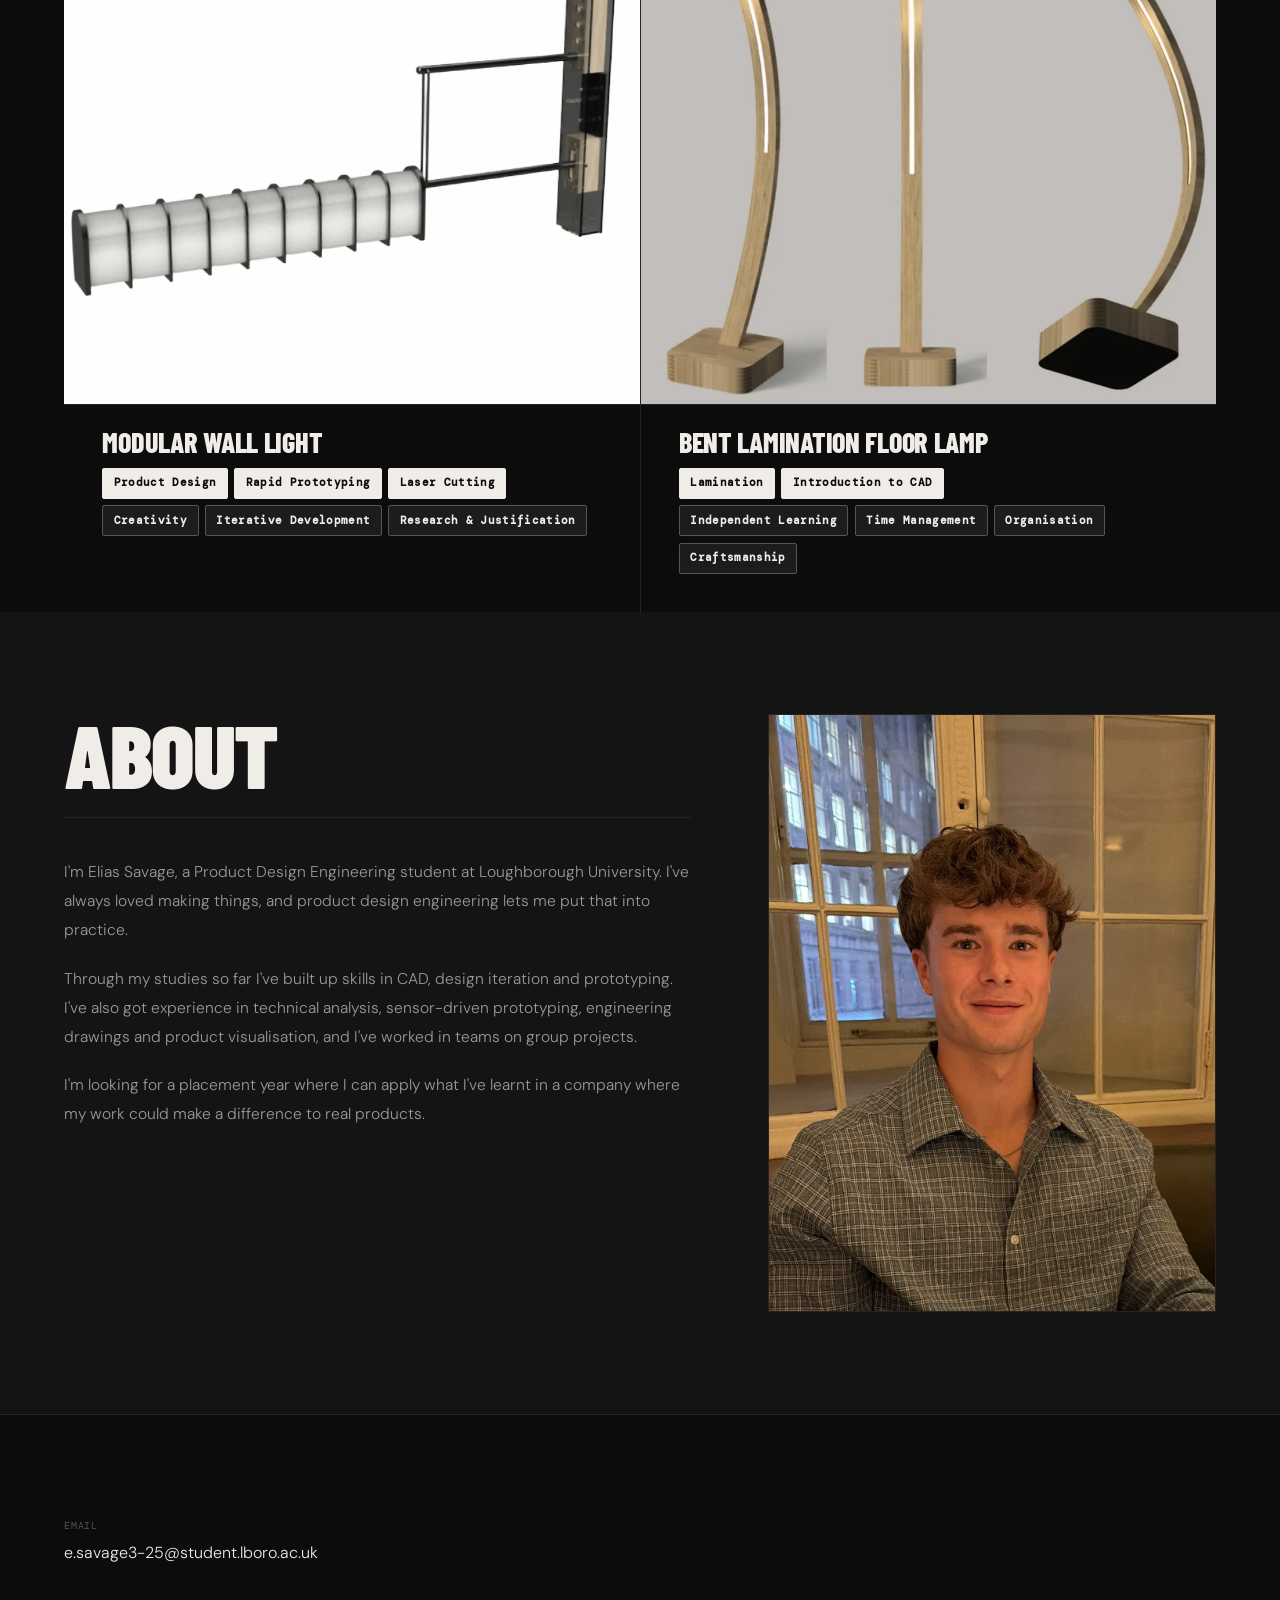
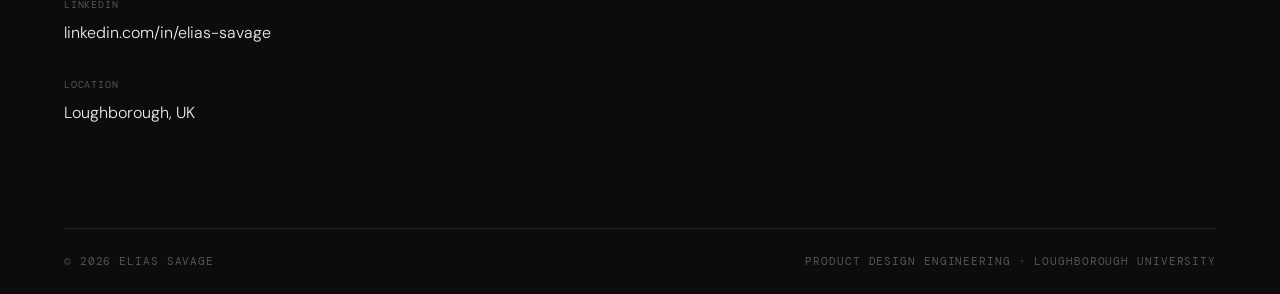
==== commit 48019257: "Update CV to latest version and rename to Elias Savage CV" ====
--- a/index.html
+++ b/index.html
@@ -111,7 +111,7 @@
     <a href="#work">Work</a>
     <a href="#about">About</a>
     <a href="#contact">Contact</a>
-    <a href="Elias-Savage-CV.pdf" target="_blank" rel="noopener" class="nav-cta">View CV</a>
+    <a href="Elias%20Savage%20CV.pdf" target="_blank" rel="noopener" class="nav-cta">View CV</a>
   </div>
 </nav>
 
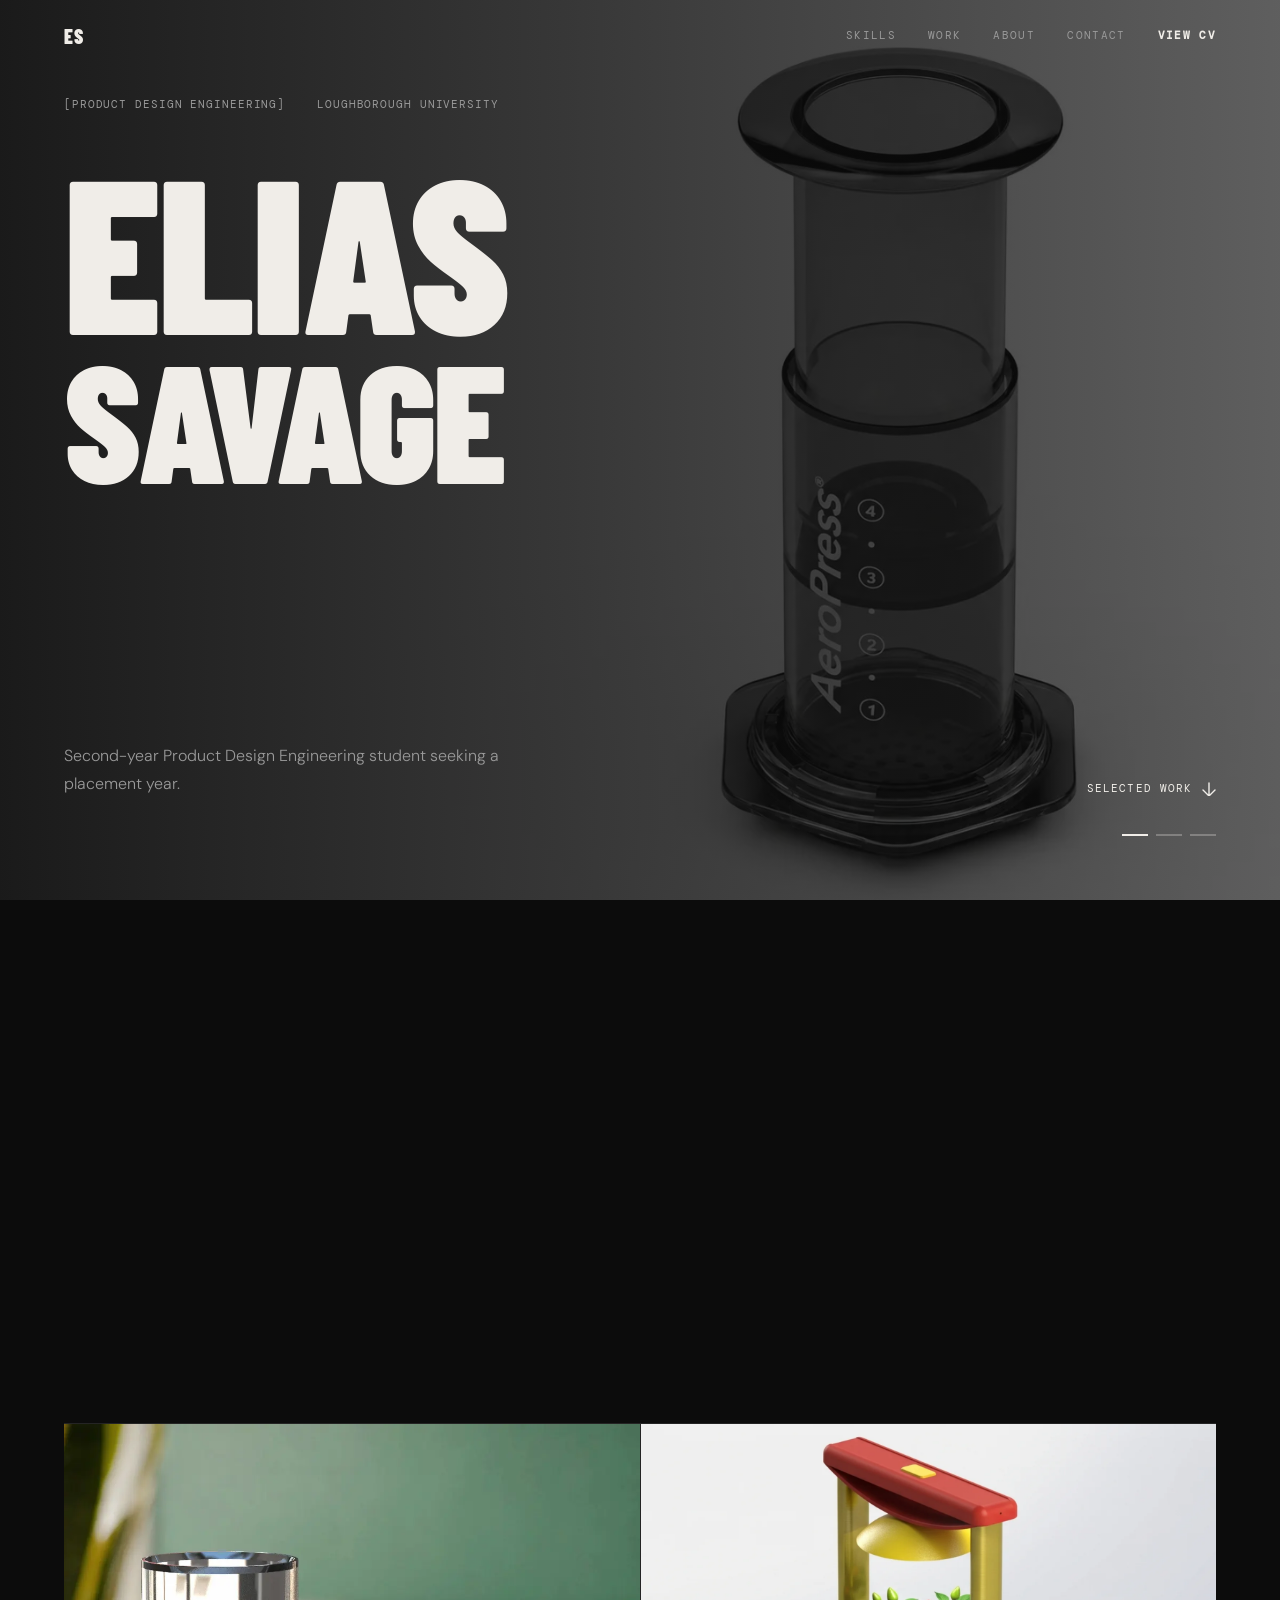
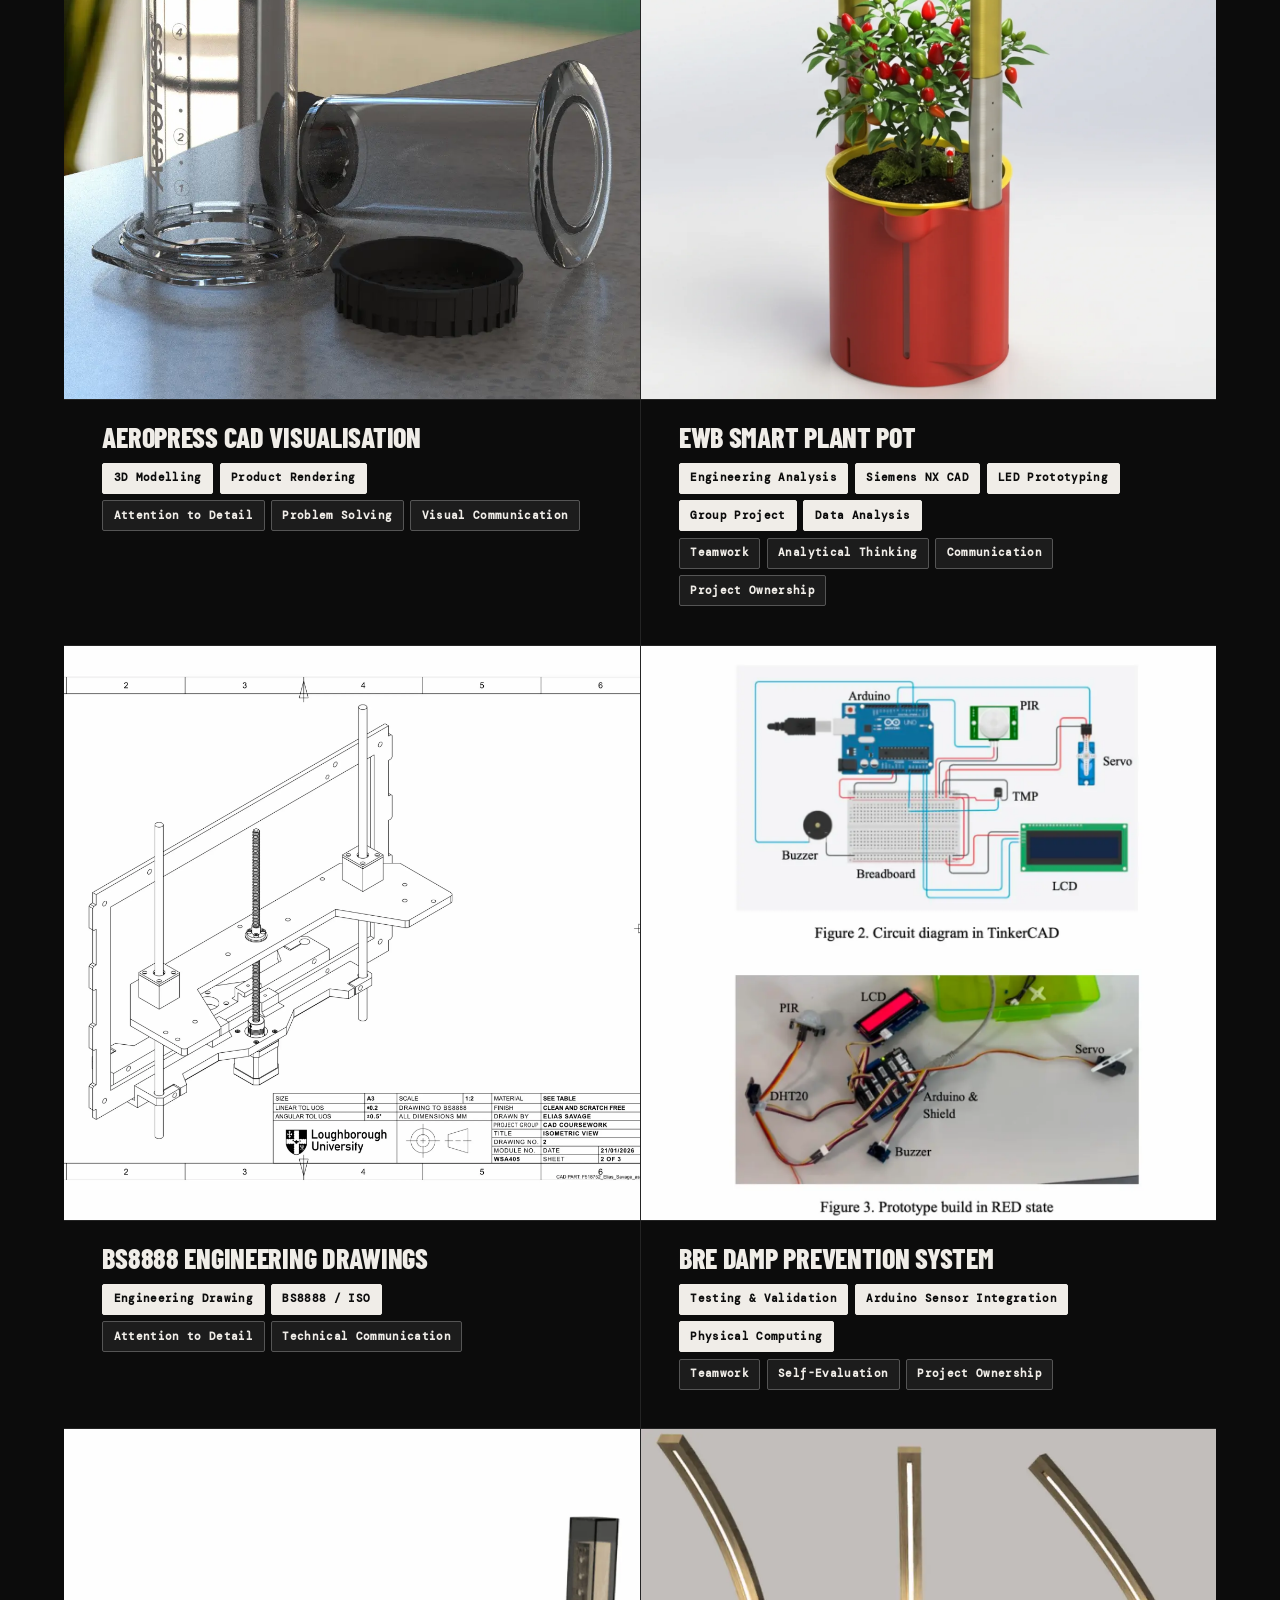
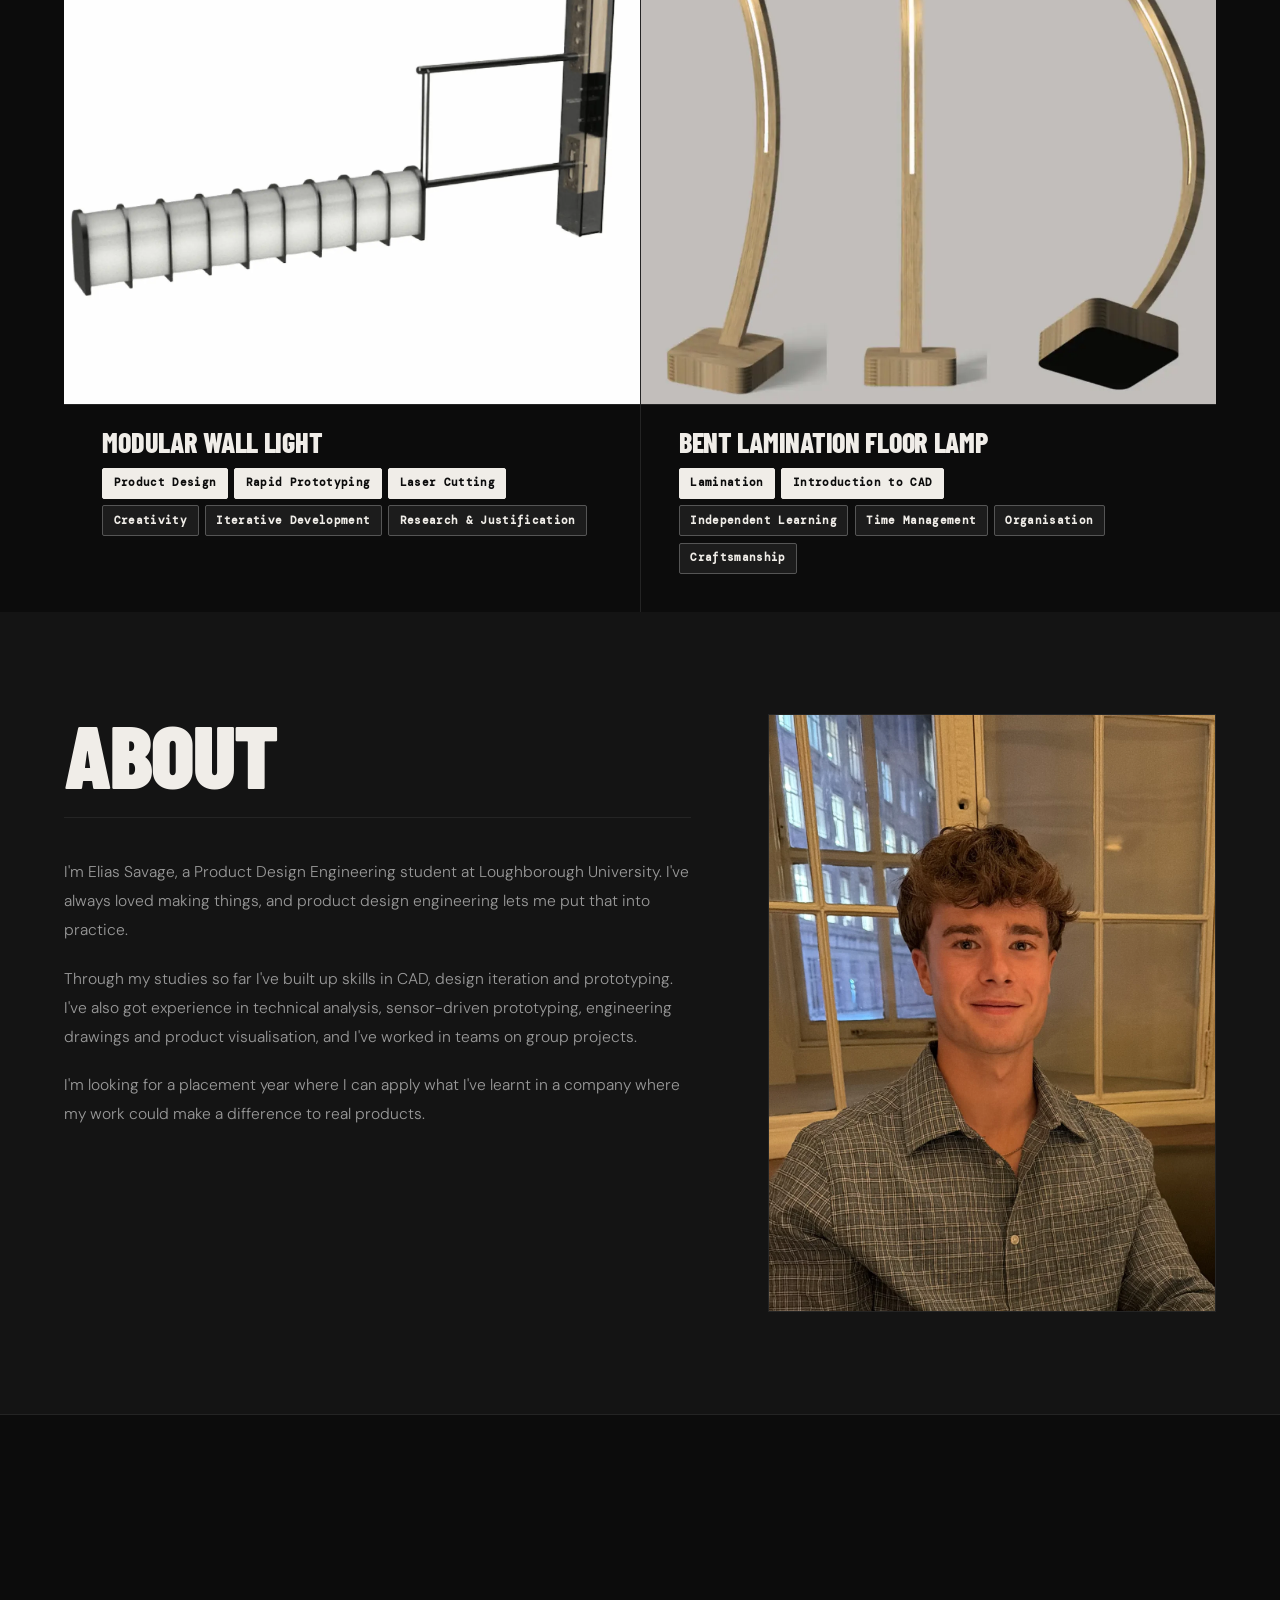
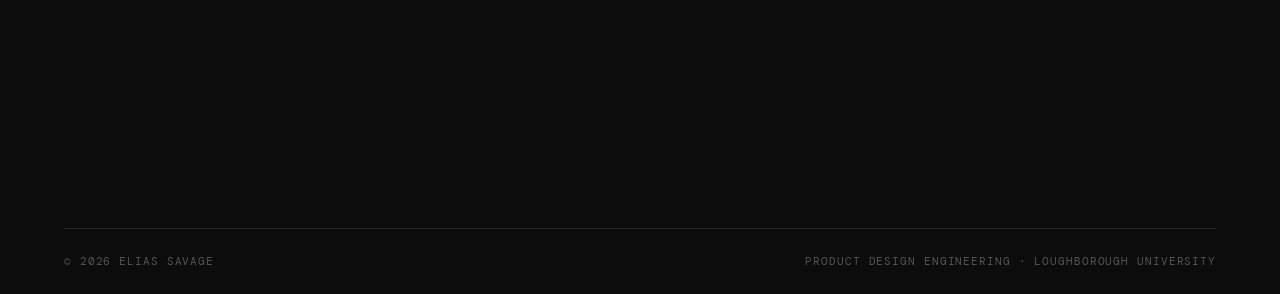
==== commit f9e9ddbd: "Update CV and contact email" ====
--- a/index.html
+++ b/index.html
@@ -235,7 +235,7 @@
 <section class="contact" id="contact">
   <div class="contact-inner reveal">
     <div class="contact-details">
-      <div class="contact-item"><span class="contact-label">Email</span><a href="mailto:e.savage3-25@student.lboro.ac.uk" class="contact-link">e.savage3-25@student.lboro.ac.uk</a></div>
+      <div class="contact-item"><span class="contact-label">Email</span><a href="mailto:eliassavageuk@gmail.com" class="contact-link">eliassavageuk@gmail.com</a></div>
       <div class="contact-item"><span class="contact-label">LinkedIn</span><a href="https://www.linkedin.com/in/elias-savage-827507354/" target="_blank" rel="noopener" class="contact-link">linkedin.com/in/elias-savage</a></div>
       <div class="contact-item"><span class="contact-label">Location</span><span class="contact-link">Loughborough, UK</span></div>
     </div>
